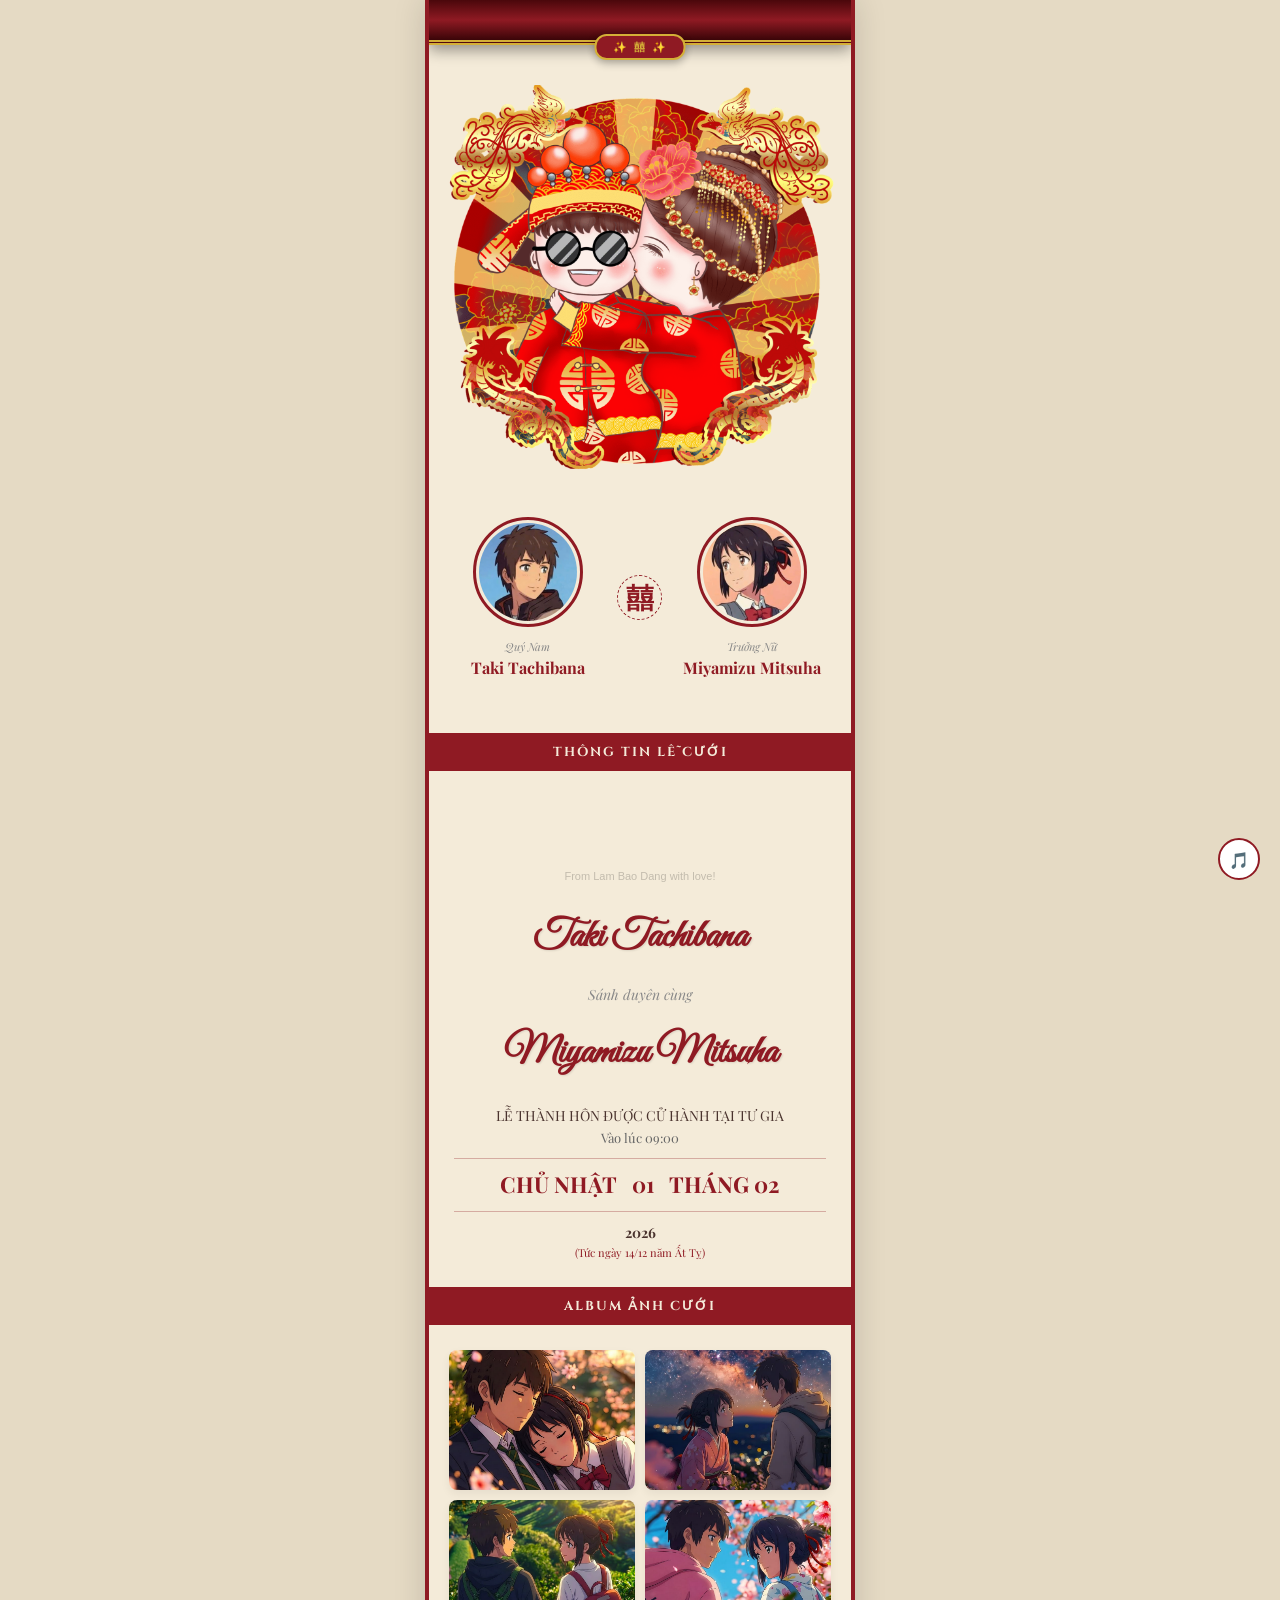
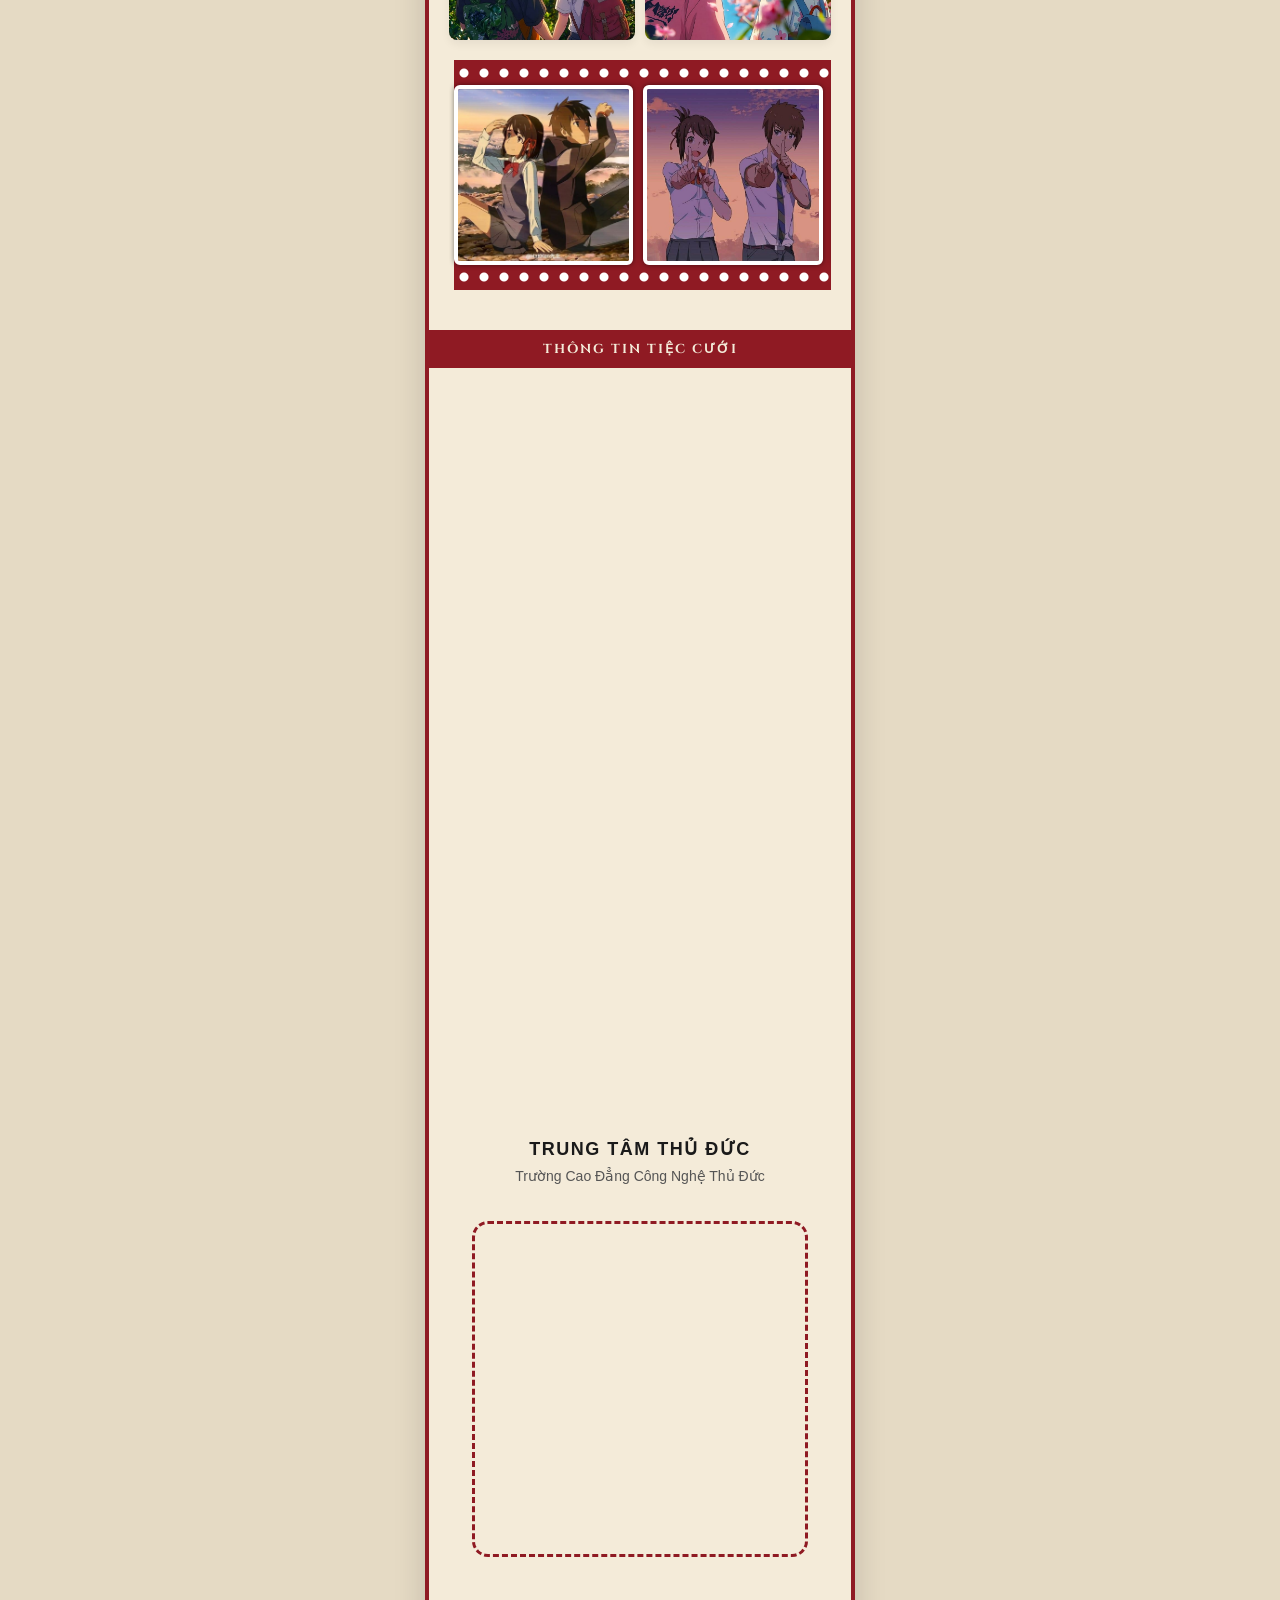
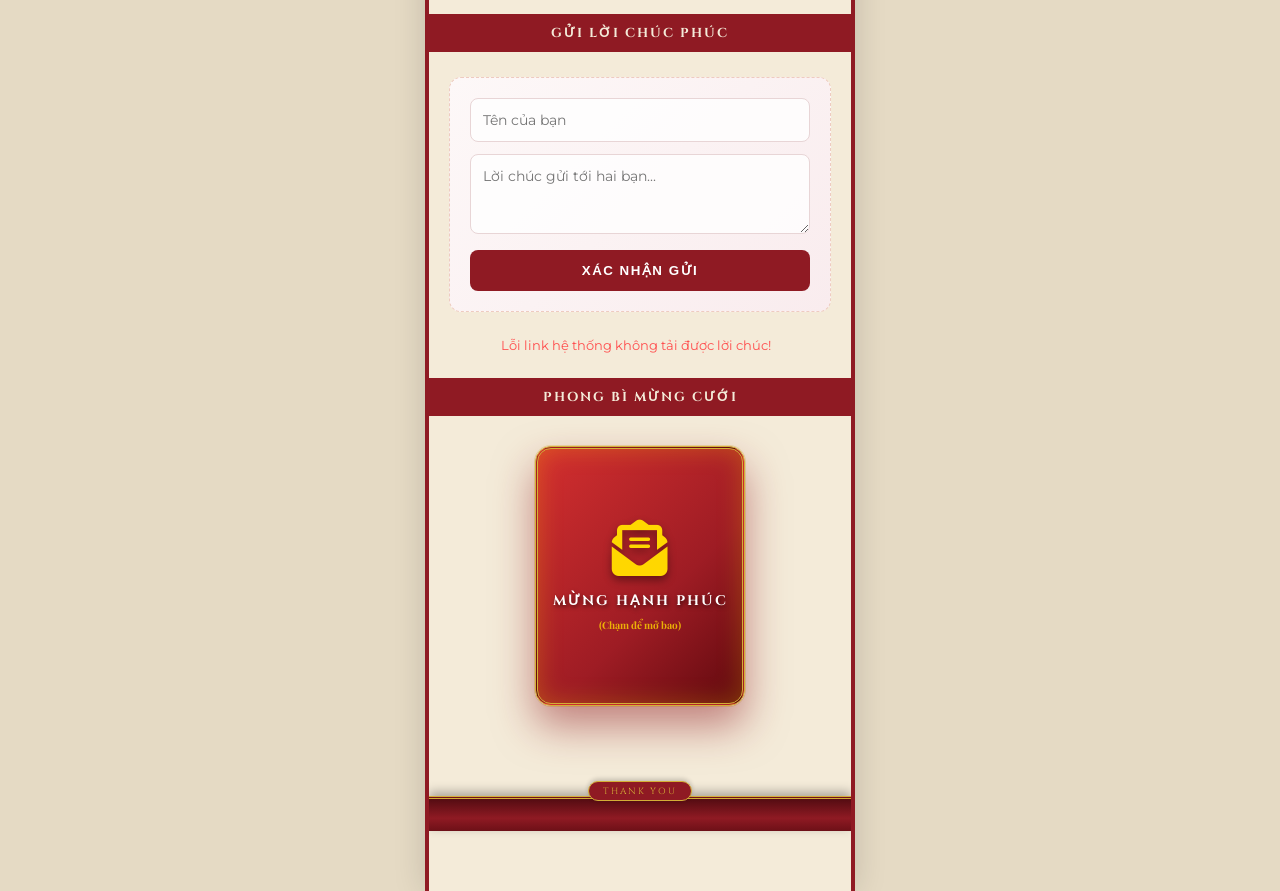
==== thiepmoi.html @ e2008d75 "V2" ====
<!DOCTYPE html>
<html lang="vi">

<head>
    <meta charset="UTF-8">
    <meta name="viewport" content="width=device-width, initial-scale=1.0">
    <title>Lời Mời Trân Trọng</title>
    <link
        href="https://fonts.googleapis.com/css2?family=Cinzel:wght@600;700&family=Playfair+Display:ital,wght@0,400;0,600;0,700;1,400&display=swap"
        rel="stylesheet">
    <link rel="stylesheet" href="https://cdnjs.cloudflare.com/ajax/libs/animate.css/4.1.1/animate.min.css" />
    <link rel="stylesheet" href="https://unpkg.com/aos@2.3.1/dist/aos.css" />
    <link rel="stylesheet" href="https://cdnjs.cloudflare.com/ajax/libs/font-awesome/6.4.0/css/all.min.css">
    <link rel="preconnect" href="https://fonts.googleapis.com">
    <link rel="preconnect" href="https://fonts.gstatic.com" crossorigin>
    <link
        href="https://fonts.googleapis.com/css2?family=Cinzel:wght@600;700&family=Cormorant+Garamond:ital,wght@1,500;1,600&family=Montserrat:wght@300;600&family=Playfair+Display:ital,wght@0,600;1,600&display=swap"
        rel="stylesheet">
    <link rel="stylesheet" href="public/css/effects.css">
    <link rel="stylesheet" href="public/css/banquyen.css">
    <!-- Nhúng các font chữ đám cưới uốn lượn bay bướm -->
    <link rel="preconnect" href="https://fonts.googleapis.com">
    <link rel="preconnect" href="https://fonts.gstatic.com" crossorigin>
    <link
        href="https://fonts.googleapis.com/css2?family=Alex+Brush&family=Great+Vibes&family=Monsieur+La+Doulaise&family=Pinyon+Script&display=swap"
        rel="stylesheet">

    <style>
        * {
            margin: 0;
            padding: 0;
            box-sizing: border-box;
        }

        body {
            background-color: #e5dac4;
            /* Màu nền sang trọng của tổng thể */
            font-family: 'Playfair Display', serif;
            color: #4a332e;
            display: flex;
            justify-content: center;
            overflow-x: hidden;
        }

        /* Khung trục thiết bị di động tối ưu viền đỏ chạy dọc hai bên thân máy */
        .mobile-container {
            width: 100%;
            max-width: 430px;
            background: #f4ebd9;
            /* Đúng màu giấy mỹ thuật kem nhạt trong ảnh */
            border-left: 4px solid #8f1a23;
            border-right: 4px solid #8f1a23;
            padding-bottom: 60px;
            box-shadow: 0 0 30px rgba(0, 0, 0, 0.15);
            position: relative;
            overflow: hidden;
        }

        /* NÂNG CẤP TÁO BẠO: Viền họa tiết hoàng gia dập nổi Đầu trang dày dặn hơn */
        .header-border {
            width: 100%;
            height: 45px;
            background:
                linear-gradient(to bottom, #4a070b, #8f1a23 50%, #3a0508 100%),
                radial-gradient(circle at 50% 120%, #d4af37 4px, transparent 5px);
            background-size: 100% 100%, 16px 45px;
            border-bottom: 5px double #d4af37;
            box-shadow: 0 5px 15px rgba(0, 0, 0, 0.4);
            position: relative;
            z-index: 10;
        }

        .header-border::after {
            content: '✨ 囍 ✨';
            position: absolute;
            bottom: -20px;
            left: 50%;
            transform: translateX(-50%);
            background: #8f1a23;
            color: #d4af37;
            font-size: 11px;
            padding: 3px 16px;
            border-radius: 12px;
            border: 2px solid #d4af37;
            font-weight: bold;
            letter-spacing: 2px;
            box-shadow: 0 3px 8px rgba(0, 0, 0, 0.3);
        }

        .footer-border {
            width: 100%;
            height: 35px;
            background:
                linear-gradient(to top, #6d1017, #8f1a23 40%, #540c12 100%);
            border-top: 3px double #d4af37;
            box-shadow: 0 -4px 10px rgba(0, 0, 0, 0.3);
            margin-top: 50px;
            position: relative;
            z-index: 10;
        }

        .footer-border::after {
            content: 'THANK YOU';
            position: absolute;
            top: -18px;
            left: 50%;
            transform: translateX(-50%);
            background: #8f1a23;
            color: #d4af37;
            font-family: 'Cinzel', serif;
            font-size: 9px;
            padding: 3px 14px;
            border-radius: 10px;
            border: 1px solid #d4af37;
            letter-spacing: 2px;
            box-shadow: 0 -2px 5px rgba(0, 0, 0, 0.2);
        }

        /* KHỐI NỘI DUNG ẢNH ĐẦU TRANG MỚI - CHUNG mỘT LAYER KHÔNG TÁCH BIỆT */
        .hero-images-group {
            width: 100%;
            padding: 40px 15px 10px 15px;
            display: flex;
            flex-direction: column;
            gap: 12px;
            position: relative;
        }

        /* Container xử lý hiệu ứng lật/đổi mượt mà cho ảnh trang trí */
        .decor-flip-container {
            position: relative;
            width: 100%;
            height: auto;
            min-height: 120px;
            display: flex;
            align-items: center;
            justify-content: center;
        }

        .top-decor-image,
        .top-decor-gif {
            width: 100%;
            height: auto;
            object-fit: contain;
            border-radius: 4px;
            transition: opacity 0.5s ease, transform 0.5s ease;
            cursor: pointer;
        }

        .top-decor-image {
            position: relative;
            z-index: 2;
            opacity: 1;
        }

        /* Hiệu ứng hover tinh tế tạo điểm nhấn cho ảnh trang trí */
        .top-decor-image:hover {
            transform: scale(1.03);
            filter: brightness(1.1);
        }

        .top-decor-gif {
            position: absolute;
            top: 0;
            left: 0;
            z-index: 1;
            opacity: 0;
            pointer-events: none;
        }

        /* Class kích hoạt chuyển trạng thái hiển thị đổi chỗ */
        .decor-flip-container.active .top-decor-image {
            opacity: 0;
            transform: scale(0.9) rotate(-2deg);
            pointer-events: none;
        }

        .decor-flip-container.active .top-decor-gif {
            position: absolute;
            opacity: 1;
            z-index: 3;
            pointer-events: auto;
            transform: scale(1.02);
        }

        .couple-main-image {
            width: 100%;
            height: 250px;
            object-fit: cover;
            border-radius: 8px;
            box-shadow: 0 6px 15px rgba(0, 0, 0, 0.1);
            cursor: pointer;
            transition: transform 0.3s ease;
        }

        .couple-main-image:hover {
            transform: scale(1.02);
        }

        /* Thanh tiêu đề khối đỏ đô chạy ngang thân trang cực đặc trưng trong hình mẫu */
        .bar-title {
            background-color: #8f1a23;
            color: #f4ebd9;
            font-family: 'Cinzel', serif;
            font-size: 13px;
            font-weight: 700;
            text-align: center;
            padding: 10px 0;
            letter-spacing: 2px;
            margin: 25px 0;
        }

        /* Khối Avatar tròn đôi của Cô dâu & Chú rể */
        .avatar-section {
            display: flex;
            justify-content: space-around;
            align-items: center;
            padding: 30px 15px;
            position: relative;
        }

        .avatar-block {
            text-align: center;
            width: 40%;
        }

        .circle-thumb {
            width: 110px;
            height: 110px;
            border-radius: 50%;
            object-fit: cover;
            border: 3px solid #8f1a23;
            padding: 3px;
            background: #f4ebd9;
        }

        .role-lbl {
            font-size: 11px;
            color: #888;
            margin-top: 8px;
            font-style: italic;
        }

        .name-highlight {
            font-size: 16px;
            font-weight: bold;
            color: #8f1a23;
            margin-top: 3px;
        }

        .center-hỷ {
            font-size: 28px;
            color: #8f1a23;
            font-weight: bold;
            border: 1px dashed #8f1a23;
            width: 45px;
            height: 45px;
            border-radius: 50%;
            display: flex;
            justify-content: center;
            align-items: center;
        }

        /* Nội dung chi tiết thông tin */
        .content-box {
            padding: 0 25px;
            text-align: center;
            line-height: 1.6;
        }

        .parents-grid {
            display: grid;
            grid-template-columns: 1fr 1fr;
            gap: 15px;
            font-size: 11px;
            color: #555;
            margin-bottom: 25px;
        }

        .announce-title {
            font-size: 12px;
            letter-spacing: 1px;
            color: #8f1a23;
            font-weight: 600;
            margin-bottom: 15px;
        }

        .main-names {
            font-size: 24px;
            color: #8f1a23;
            font-weight: 700;
            margin: 15px 0;
        }

        /* Khối lịch ngày tháng thời gian */
        .wedding-time-details {
            font-size: 14px;
            margin: 20px 0;
        }

        .big-date {
            font-size: 22px;
            font-weight: bold;
            color: #8f1a23;
            border-top: 1px solid rgba(143, 26, 35, 0.3);
            border-bottom: 1px solid rgba(143, 26, 35, 0.3);
            padding: 8px 0;
            margin: 10px 0;
            display: flex;
            justify-content: center;
            gap: 15px;
        }

        /* Album ảnh dạng Lưới kết hợp Slider cuộn vô hạn vô cùng tiện lợi */
        .album-wrapper {
            padding: 0 20px;
            position: relative;
        }

        .photo-grid-album {
            display: grid;
            grid-template-columns: 1fr 1fr;
            gap: 10px;
            margin-bottom: 15px;
        }

        .photo-grid-album img {
            width: 100%;
            height: 140px;
            object-fit: cover;
            border-radius: 8px;
            box-shadow: 0 4px 10px rgba(0, 0, 0, 0.06);
            cursor: pointer;
            transition: transform 0.3s;
        }

        .photo-grid-album img:hover {
            transform: scale(1.03);
        }

        .more-photos-slider {
            display: flex;
            gap: 10px;
            overflow-x: auto;
            padding: 5px 5px 15px 5px;
            scroll-behavior: smooth;
            scrollbar-width: none;
        }

        .more-photos-slider::-webkit-scrollbar {
            display: none;
        }

        .more-photos-slider img {
            width: 100px;
            height: 100px;
            object-fit: cover;
            border-radius: 6px;
            flex-shrink: 0;
            box-shadow: 0 2px 6px rgba(0, 0, 0, 0.1);
            cursor: pointer;
        }

        .slider-hint {
            font-size: 11px;
            color: #8f1a23;
            text-align: right;
            margin-top: -10px;
            margin-bottom: 15px;
            font-style: italic;
        }

        /* Lịch biểu tháng mini dưới cùng có trái tim đánh dấu */
        .mini-calendar {
            background: #fffdf9;
            border: 1px solid #dcd1ba;
            padding: 15px;
            border-radius: 8px;
            max-width: 260px;
            margin: 20px auto;
            font-size: 12px;
        }

        .cal-row {
            display: grid;
            grid-template-columns: repeat(7, 1fr);
            text-align: center;
            margin-bottom: 5px;
        }

        .cal-day {
            padding: 4px 0;
            position: relative;
        }

        .heart-marked {
            background: #8f1a23;
            color: white;
            border-radius: 50%;
            font-weight: bold;
        }

        /* Khung bản đồ, lưu bút & phong bì */
        .section-padding {
            padding: 0 20px;
            text-align: center;
        }

        .input-style {
            width: 100%;
            padding: 10px;
            margin-bottom: 10px;
            border: 1px solid #dcd1ba;
            border-radius: 4px;
            background: #fffdf9;
        }

        .btn-submit {
            background: #8f1a23;
            color: white;
            border: none;
            padding: 10px 30px;
            border-radius: 20px;
            font-weight: 600;
            cursor: pointer;
        }

        /* THIẾT KẾ PHONG BAO MỪNG CƯỚI 3D CAO CẤP MỚI TỪ DESIGNER */
        .lucky-envelope-container {
            position: relative;
            perspective: 1200px;
            margin: 30px auto;
            width: 100%;
            max-width: 340px;
            min-height: 270px;
        }

        .lucky-envelope {
            width: 210px;
            height: 260px;
            background: linear-gradient(135deg, #d32f2f 0%, #9e1c24 60%, #5f090e 100%);
            border-radius: 16px;
            box-shadow:
                0 20px 40px rgba(143, 26, 35, 0.5),
                inset 0 0 25px rgba(255, 215, 0, 0.25),
                0 0 0 1px rgba(212, 175, 55, 0.3);
            display: flex;
            flex-direction: column;
            justify-content: center;
            align-items: center;
            color: #f4ebd9;
            border: 3px double #d4af37;
            position: absolute;
            left: 50%;
            top: 0;
            transform: translateX(-50%);
            z-index: 5;
            transition: all 0.5s cubic-bezier(0.25, 1, 0.5, 1);
            transform-origin: bottom center;
            animation: heavyShake 3s infinite ease-in-out;
            cursor: pointer;
        }

        /* Tắt lắc và thu nhỏ mượt mà khi rà chuột */
        .lucky-envelope:hover {
            animation: none;
            transform: translateX(-50%) scale(1.05) rotate(0deg);
            box-shadow:
                0 25px 50px rgba(143, 26, 35, 0.7),
                0 0 20px rgba(212, 175, 55, 0.6);
            border-color: #fffdf9;
            filter: brightness(1.15);
        }

        @keyframes heavyShake {
            0% {
                transform: translateX(-50%) rotate(0deg);
            }

            10% {
                transform: translateX(-50%) rotate(-6deg);
            }

            20% {
                transform: translateX(-50%) rotate(5deg);
            }

            30% {
                transform: translateX(-50%) rotate(-5deg);
            }

            40% {
                transform: translateX(-50%) rotate(4deg);
            }

            50% {
                transform: translateX(-50%) rotate(0deg);
            }

            100% {
                transform: translateX(-50%) rotate(0deg);
            }
        }

        .lucky-envelope i {
            font-size: 56px;
            color: #ffd700;
            margin-bottom: 15px;
            text-shadow: 0 4px 8px rgba(0, 0, 0, 0.4);
            transition: transform 0.3s ease;
        }

        .lucky-envelope:hover i {
            transform: scale(1.15) translateY(-5px);
        }

        .lucky-envelope p {
            font-family: 'Cinzel', serif;
            font-size: 14px;
            letter-spacing: 2px;
            font-weight: bold;
            color: #ffffff;
            text-shadow: 1px 2px 4px rgba(0, 0, 0, 0.6);
        }

        /* HIỆU ỨNG MỚI: Biến mất tinh tế tại tâm, không lộn vòng 3D nặng nề */
        .lucky-envelope.opened {
            transform: translateX(-50%) scale(0.6);
            opacity: 0;
            pointer-events: none;
        }

        /* KHỐI CỬA SỔ MÃ QR ĐÔI (Cố định vị trí Absolute bằng left 50% để không làm sụp layout) */
        .qr-box {
            background: #fffdf9;
            border: 2px dashed #8f1a23;
            padding: 15px 10px;
            border-radius: 12px;
            width: 100%;
            box-sizing: border-box;
            opacity: 0;
            transform: translateX(-50%) scale(0.85);
            pointer-events: none;
            position: absolute;
            top: 0;
            left: 50%;
            /* Ghép chặt gốc tọa độ vào giữa */
            z-index: 2;
            box-shadow: 0 15px 35px rgba(0, 0, 0, 0.15);
            transition: all 0.5s cubic-bezier(0.34, 1.56, 0.64, 1);
            /* Hiệu ứng hiện ra nảy nhẹ sang trọng */
        }

        /* KHÔNG DÙNG POSITION RELATIVE Ở ĐÂY NỮA */
        .qr-box.show {
            opacity: 1;
            transform: translateX(-50%) scale(1);
            pointer-events: auto;
        }

        .qr-double-layout {
            display: grid;
            grid-template-columns: 1fr 1fr;
            gap: 12px;
            margin-top: 10px;
        }

        .qr-card {
            background: #fdfaf2;
            border: 1px solid #e5dac4;
            border-radius: 8px;
            padding: 8px;
            text-align: center;
        }

        .qr-title-sub {
            font-size: 11px;
            font-weight: bold;
            color: #8f1a23;
            margin-bottom: 5px;
            letter-spacing: 0.5px;
        }

        .qr-image-placeholder {
            width: 100%;
            aspect-ratio: 1;
            background: #eee;
            margin: 5px auto;
            display: flex;
            align-items: center;
            justify-content: center;
            border: 1px solid #ddd;
            font-size: 11px;
            color: #666;
            border-radius: 4px;
        }

        .qr-details {
            font-size: 9px;
            color: #4a332e;
            line-height: 1.3;
            margin-top: 4px;
            word-break: break-all;
        }

        /* Đồng xu rơi tự do (Đổi thành FIXED để hạt xu bay độc lập, hoàn toàn không chạm vào body) */
        .coin-particle {
            position: fixed;
            width: 22px;
            height: 22px;
            background: radial-gradient(circle, #ffe066 20%, #f5b041 100%);
            border-radius: 50%;
            border: 2px solid #d4af37;
            pointer-events: none;
            z-index: 9999;
            box-shadow: 0 4px 6px rgba(0, 0, 0, 0.25);
        }

        /* Đĩa nhạc xoay tròn */
        #music-btn {
            position: fixed;
            bottom: 20px;
            right: 20px;
            background: #fff;
            border: 2px solid #8f1a23;
            width: 42px;
            height: 42px;
            border-radius: 50%;
            display: flex;
            justify-content: center;
            align-items: center;
            z-index: 9999;
            cursor: pointer;
        }

        .spin {
            animation: rotation 4s linear infinite;
        }

        @keyframes rotation {
            100% {
                transform: rotate(360deg);
            }
        }

        /* Modal xem ảnh phóng to (Lightbox) */
        /* ==========================================
   LIGHTBOX MODAL - THE ROYAL VINTAGE UPGRADE (V2 - 10/10 MASTERPIECE)
   ========================================== */
        .lightbox-modal {
            position: fixed;
            top: 0;
            left: 0;
            width: 100%;
            height: 100%;

            /* Nền Burgundy sâu thẳm mang không khí cung điện */
            background: radial-gradient(circle, rgba(54, 2, 10, 0.97) 0%, rgba(15, 0, 4, 0.99) 100%);
            backdrop-filter: blur(10px) saturate(110%);
            -webkit-backdrop-filter: blur(10px) saturate(110%);

            z-index: 10000;
            display: none;
            justify-content: center;
            align-items: center;
            animation: luxuryFadeIn 0.7s cubic-bezier(0.25, 1, 0.5, 1) forwards;
        }

        /* ==========================================
   IMAGE - NÂNG CẤP: KHUNG TRANH HOÀNG GIA ĐAN XEN VÀNG VÀ GỖ
   ========================================== */
        .lightbox-modal img {
            max-width: 75%;
            /* Thu nhỏ thêm 5% để phô diễn trọn vẹn sự đồ sộ của khung triển lãm */
            max-height: 75%;
            border-radius: 0;

            /* TẠO VÂN GỖ SỒI CỔ ĐIỂN (Giữ nguyên kỹ thuật gradients đỉnh cao) */
            background-color: #5c3c23;
            background-image:
                repeating-linear-gradient(to right,
                    rgba(0, 0, 0, 0.15),
                    rgba(0, 0, 0, 0.15) 1px,
                    transparent 1px,
                    transparent 10px),
                repeating-linear-gradient(15deg,
                    #6f4e37 0px,
                    #6f4e37 2px,
                    #5c3c23 2px,
                    #5c3c23 4px,
                    rgba(0, 0, 0, 0.15) 4px,
                    rgba(0, 0, 0, 0.15) 5px);
            background-blend-mode: overlay;

            /* KỸ THUẬT ĐAN XEN VIỀN VÀNG TRONG VÀ NGOÀI KHUNG GỖ */
            padding: 24px;
            /* Phần khoảng trống lộ vân gỗ sồi */

            /* LỚP VÀNG 1 (Trong cùng sát ảnh): Chỉ vàng Antique Gold chạm khắc */
            border: 4px double #d4af37;

            /* LỚP GỖ CHÍNH (Nằm ngoài lớp vàng 1): Độ dày tạo bằng outline */
            outline: 18px solid #4a301c;

            /* Khoảng cách tạo đường rãnh khuếch tán ánh sáng */
            outline-offset: 6px;

            /* LỚP VÀNG 2 VÀ ĐỔ BÓNG ĐA TẦNG (Tích hợp trong box-shadow):
       Sử dụng nhiều tầng shadow đan xen giữa bóng tối và ánh sáng kim loại để giả lập 
       các đường gờ nổi dát vàng chạy dọc khung tranh (Beveled Gold Fillet). */
            box-shadow:
                /* Viền vàng 2 chạy bọc ngoài cùng khung gỗ */
                0 0 0 8px #b38b6d,
                0 0 0 9px #4a301c,
                /* Đổ bóng sâu tạo độ nặng khối đổ lên nền Burgundy */
                0 15px 50px rgba(0, 0, 0, 0.95),
                0 40px 90px rgba(0, 0, 0, 0.85),
                /* Bóng sập góc trong (Inset) tạo độ sâu hắt từ khung gỗ vào ảnh */
                inset 0 0 20px rgba(0, 0, 0, 0.6);

            /* Hiệu ứng chuyển động điện ảnh */
            transform: scale(0.95) translateY(15px);
            opacity: 0;
            animation: cinematicZoom 0.9s cubic-bezier(0.34, 1.56, 0.64, 1) 0.15s forwards;

            image-rendering: -webkit-optimize-contrast;
            backface-visibility: hidden;
            transition: all 0.6s cubic-bezier(0.25, 1, 0.5, 1);
        }

        /* Hiệu ứng Hover: Khung tranh tương tác nhẹ với ánh sáng phòng tranh */
        .lightbox-modal img:hover {
            transform: scale(1.005) translateY(0);
            box-shadow:
                0 0 0 8px #d4af37,
                /* Ánh vàng sáng lên khi có góc nhìn trực diện */
                0 0 0 9px #5c3c23,
                0 20px 60px rgba(0, 0, 0, 0.98),
                0 50px 110px rgba(0, 0, 0, 0.9),
                inset 0 0 25px rgba(0, 0, 0, 0.7);
        }

        /* ==========================================
   LIGHTBOX MODAL - THE ROYAL VINTAGE (ROSE GOLD & GLOSSY EDITION)
   ========================================== */
        .lightbox-modal {
            position: fixed;
            top: 0;
            left: 0;
            width: 100%;
            height: 100%;

            /* NỀN HỒNG HOÀNG GIA: Tông Hồng Khói (Dusty Rose) chuyển sắc sâu về rìa tối */
            background: radial-gradient(circle, rgba(114, 59, 73, 0.96) 0%, rgba(36, 14, 21, 0.99) 100%);
            backdrop-filter: blur(12px) saturate(110%);
            -webkit-backdrop-filter: blur(12px) saturate(110%);

            z-index: 10000;
            display: none;
            justify-content: center;
            align-items: center;
            animation: luxuryFadeIn 0.7s cubic-bezier(0.25, 1, 0.5, 1) forwards;
        }

        /* ==========================================
   IMAGE - KHUNG GỖ ĐAN XEN CHỈ VÀNG + HIỆU ỨNG ÁNH SÁNG LƯỚT KÍNH
   ========================================== */
        .lightbox-modal img {
            max-width: 75%;
            max-height: 75%;
            border-radius: 4px;
            /* Bo góc nhẹ tạo sự mềm mại ảnh cưới */

            /* KỸ THUẬT PHỐI HỢP VÂN GỖ CỔ ĐIỂN (Giữ nguyên form đẹp nhất) */
            background-color: #5c3c23;

            /* NÂNG CẤP ĐỘT PHÁ: Tích hợp dải sáng phản chiếu (Glossy Flash) chạy xéo 45 độ 
       ngay trên bề mặt thông qua background-image đa lớp kết hợp mix-blend-mode */
            background-image:
                linear-gradient(135deg, transparent 30%, rgba(255, 255, 255, 0.25) 45%, rgba(255, 255, 255, 0.6) 50%, rgba(255, 255, 255, 0.25) 55%, transparent 70%),
                repeating-linear-gradient(to right, rgba(0, 0, 0, 0.15), rgba(0, 0, 0, 0.15) 1px, transparent 1px, transparent 10px),
                repeating-linear-gradient(15deg, #6f4e37 0px, #6f4e37 2px, #5c3c23 2px, #5c3c23 4px, rgba(0, 0, 0, 0.15) 4px, rgba(0, 0, 0, 0.15) 5px);

            /* Kích thước dải sáng được kéo giãn ra ngoài phạm vi hiển thị ban đầu để chạy hiệu ứng */
            background-size: 300% 100%, auto, auto;
            background-position: 150% 0, 0 0, 0 0;
            background-repeat: no-repeat, repeat, repeat;
            background-blend-mode: overlay, overlay, normal;

            /* CẤU TRÚC VIỀN ĐAN XEN VÀNG VÀ GỖ ĐỒ SỘ */
            padding: 24px;

            /* Lớp chỉ vàng trong cùng sát ảnh */
            border: 4px double #d4af37;

            /* Khung gỗ dày tạo bằng outline bọc ngoài lớp viền vàng */
            outline: 18px solid #4a301c;
            outline-offset: 6px;

            /* Lớp chỉ vàng thứ hai và hiệu ứng gờ nổi đa tầng bọc ngoài rìa khung gỗ */
            box-shadow:
                0 0 0 8px #b38b6d,
                0 0 0 9px #4a301c,
                /* Đổ bóng sâu tạo độ nổi khối nghệ thuật tuyệt đối */
                0 15px 50px rgba(0, 0, 0, 0.95),
                0 40px 90px rgba(0, 0, 0, 0.85),
                /* Bóng sập góc trong (Inset) */
                inset 0 0 20px rgba(0, 0, 0, 0.6);

            /* Hiệu ứng xuất hiện điện ảnh */
            transform: scale(0.95) translateY(15px);
            opacity: 0;

            /* Kích hoạt đồng thời hiệu ứng zoom xuất hiện VÀ hiệu ứng lướt sáng liên tục */
            animation:
                cinematicZoom 0.9s cubic-bezier(0.34, 1.56, 0.64, 1) 0.15s forwards,
                glossyShine 6s ease-in-out infinite;
            /* Cứ 6 giây ánh sáng quét qua mặt gương một lần */

            image-rendering: -webkit-optimize-contrast;
            backface-visibility: hidden;
            transition: transform 0.6s cubic-bezier(0.25, 1, 0.5, 1), box-shadow 0.6s ease;
        }

        /* Hiệu ứng Rê chuột: Ánh vàng gold rực lên tinh tế + Đẩy dải sáng quét nhanh qua */
        .lightbox-modal img:hover {
            transform: scale(1.005) translateY(0);
            background-position: -50% 0, 0 0, 0 0;
            /* Khi hover, dải sáng tự động lướt qua mặt ảnh */
            transition: transform 0.6s cubic-bezier(0.25, 1, 0.5, 1), background-position 0.9s ease-in-out;
            box-shadow:
                0 0 0 8px #e5a9b4,
                /* Viền vàng ngả sang sắc hồng Rose Gold lãng mạn */
                0 0 0 9px #5c3c23,
                0 20px 60px rgba(0, 0, 0, 0.98),
                0 50px 110px rgba(0, 0, 0, 0.9),
                inset 0 0 25px rgba(0, 0, 0, 0.7);
        }

        /* ==========================================
   CLOSE BUTTON - HUY HIỆU ẤN TÍN TÔNG HỒNG QUÝ TỘC
   ========================================== */
        .lightbox-close {
            position: absolute;
            top: 40px;
            right: 40px;
            width: 50px;
            height: 50px;
            display: flex;
            justify-content: center;
            align-items: center;

            /* Nền huy hiệu chuyển từ hồng sậm sang đồng cổ */
            background: radial-gradient(circle, #723b49 0%, #2b1a0e 100%);
            border: 2px solid #b38b6d;
            box-shadow:
                0 4px 15px rgba(0, 0, 0, 0.5),
                inset 0 0 10px rgba(0, 0, 0, 0.8);

            color: #e5a9b4;
            /* Chữ màu hồng vàng pastel quý tộc */
            font-size: 20px;
            font-family: 'Cinzel', 'Times New Roman', serif;
            font-weight: 300;
            cursor: pointer;
            border-radius: 50%;
            transition: all 0.5s cubic-bezier(0.25, 1, 0.5, 1);
        }

        /* Hover nút đóng: Xoay ngược và phát sáng một dải màu Rose Gold rực rỡ */
        .lightbox-close:hover {
            color: #ffffff;
            background: radial-gradient(circle, #b15b72 0%, #461421 100%);
            border-color: #e5a9b4;
            transform: rotate(180deg) scale(1.15);
            box-shadow:
                0 0 25px rgba(229, 169, 180, 0.5),
                /* Hào quang Rose Gold */
                inset 0 0 8px rgba(255, 255, 255, 0.3);
        }

        .lightbox-close::after {
            content: '';
            position: absolute;
            width: 70px;
            height: 70px;
            border-radius: 50%;
        }

        /* ==========================================
   ANIMATIONS KEYFRAMES
   ========================================== */
        @keyframes luxuryFadeIn {
            from {
                opacity: 0;
            }

            to {
                opacity: 1;
            }
        }

        @keyframes cinematicZoom {
            from {
                opacity: 0;
                transform: scale(0.92) translateY(30px);
            }

            to {
                opacity: 1;
                transform: scale(1) translateY(0);
            }
        }

        /* Animation tạo hiệu ứng ánh sáng quét xéo tuần hoàn qua mặt kính */
        @keyframes glossyShine {
            0% {
                background-position: 150% 0, 0 0, 0 0;
            }

            20% {
                background-position: -50% 0, 0 0, 0 0;
                /* Quét qua nhanh trong 20% thời gian đầu */
            }

            100% {
                background-position: -50% 0, 0 0, 0 0;
                /* Nghỉ ngơi ở trạng thái đã quét xong cho đến hết chu kỳ */
            }
        }

        /* TỐI ƯU DI ĐỘNG */
        @media (max-width: 768px) {
            .lightbox-modal {
                backdrop-filter: blur(6px);
                background: radial-gradient(circle, rgba(114, 59, 73, 0.99) 0%, rgba(36, 14, 21, 1) 100%);
            }

            .lightbox-modal img {
                max-width: 90%;
                max-height: 68%;
                padding: 12px;
                border: 2px double #d4af37;
                outline: 8px solid #4a301c;
                outline-offset: 3px;
                box-shadow:
                    0 0 0 4px #b38b6d,
                    0 10px 30px rgba(0, 0, 0, 0.9);
                /* Trên mobile giảm tần suất lướt sáng để mượt máy */
                animation:
                    cinematicZoom 0.9s cubic-bezier(0.34, 1.56, 0.64, 1) 0.15s forwards,
                    glossyShine 8s ease-in-out infinite;
            }

            .lightbox-close {
                top: 25px;
                right: 25px;
                width: 42px;
                height: 42px;
                font-size: 16px;
            }
        }

        /* Container bên ngoài - tạo khoảng cách và nền tối nếu muốn */
        .more-photos-slider {
            /* overflow: hidden; */
            width: 100%;
            /* display: flex;
            background-color: #111; */
            /* Nền đen sâu để làm nổi bật cuộn băng */
        }

        /* Thanh trượt - Biến thành cuộn băng phim */
        .slider-track {
            display: flex;
            gap: 10px;
            /* Khoảng cách nhỏ giữa các khung hình phim */
            padding: 25px 0;
            /* Khoảng trống trên/dưới để làm viền băng */
            position: relative;
            background-color: #8f1a23;
            /* Thân cuộn băng màu đen */

            /* TỰ ĐỘNG VẼ CÁC LỖ ĐỤC CỦA CUỘN BĂNG PHIM */
            /* Viền trên */
            background-image:
                radial-gradient(circle, #ffffff 4px, transparent 5px),
                /* Viền dưới */
                radial-gradient(circle, #ffffff 4px, transparent 5px);
            background-size: 20px 10px;
            /* Khoảng cách giữa các lỗ đục */
            background-position: 0 8px, 0 calc(100% - 8px);
            /* Vị trí lỗ trên và dưới */
            background-repeat: repeat-x;

            /* Thiết lập chuyển động */
            animation: scrollRight 25s linear infinite;
            /* 25s trôi chậm rãi nghệ thuật */
        }

        /* Các bức ảnh đóng vai trò là từng khung hình (Frames) */
        .slider-track img {
            height: 180px;
            /* Chiều cao khung hình */
            width: auto;
            object-fit: cover;
            flex-shrink: 0;
            cursor: pointer;
            border: 4px solid #ffffff;
            /* Viền đen mỏng bao quanh mỗi ảnh */
            box-shadow: 0 0 5px rgba(0, 0, 0, 0.5);
            transition: transform 0.3s ease;
        }

        /* Hiệu ứng khi rê chuột vào ảnh */
        .slider-track img:hover {
            transform: scale(1.03);
            /* Phóng nhẹ ảnh lên tạo điểm nhấn */
            z-index: 10;
        }

        /* Animation chạy vô hạn từ trái qua phải */
        @keyframes scrollRight {
            0% {
                transform: translateX(-50%);
            }

            100% {
                transform: translateX(0);
            }
        }

        .slider-container {
            overflow: hidden;
            width: 100%;
        }

        .slider-track {
            display: flex;
            width: max-content;
            /* Đảm bảo track tự giãn theo số lượng ảnh */

            /* Gọi animation: chạy trong 20 giây, linear (đều nhau), vô hạn */
            animation: scrollInfinite 20s linear infinite;

            /* Ép mobile dùng GPU để khử giật lag */
            will-change: transform;
            transform: translateZ(0);
        }

        /* Khi chạm tay vào (trên mobile) hoặc di chuột vào (desktop), slide sẽ dừng lại để dễ bấm chọn ảnh */
        /* .slider-track:hover,
        .slider-track:active {
            animation-play-state: paused;
        } */

        /* Thuật toán dịch chuyển đúng 50% (vì ta đã nhân bản x2 ở JS) */
        @keyframes scrollInfinite {
            0% {
                transform: translate3d(0, 0, 0);
            }

            100% {
                transform: translate3d(-50%, 0, 0);
                /* Chạy hết 1 nửa danh sách là reset về 0% không vết nối */
            }
        }

        /* Tạm dừng trôi khi người dùng di chuột vào để xem ảnh kỹ hơn */
        /* .more-photos-slider:hover .slider-track {
            animation-play-state: paused;
        } */
    </style>
</head>

<body>

    <div class="lightbox-modal" id="lightbox" onclick="this.style.display='none'">
        <span class="lightbox-close">&times;</span>
        <img id="lightbox-img" src="" alt="Zoomed view">
    </div>

    <audio id="weddingPlayer" loop>
        <source src="public/Music/nhacnen.mp3" type="audio/mp3">
    </audio>
    <div id="music-btn" class="spin" onclick="controlAudio()">🎵</div>

    <!-- Sửa lắng nghe sự kiện click tại khoảng trống container để đảo trạng thái cuộn tự động -->
    <div class="mobile-container" id="mainContainer" onclick="toggleAutoScrollEngine(event)">

        <div class="header-border"></div>

        <!-- THAY ĐỔI: Khối chứa ảnh đầu trang xếp đè nhau trong cùng một luồng hiển thị -->
        <div class="hero-images-group" data-aos="fade-down">
            <!-- Nâng cấp cụm ảnh trang trí lật mở thay thế GIF ngẫu nhiên khi tương tác -->
            <div class="decor-flip-container" id="decorFlipWrapper" onclick="triggerDecorMiniGame(event)">
                <!-- Ảnh trang trí nằm phía trên ảnh cưới chính -->
                <img src="public/img/anhdautrang.png" class="top-decor-image" alt="Wedding Element Motif">
                <!-- GIF động sẽ thay đổi nguồn ngẫu nhiên bằng JS -->
                <img src="" class="top-decor-gif" id="topDecorGif" alt="Wedding Animation Motif">
            </div>

            <!-- Ảnh cưới chính của cô dâu chú rể -->
            <!-- <img src="https://picsum.photos/600/400?random=100" class="couple-main-image" alt="Wedding Banner" onclick="openLightbox(this.src)"> -->
        </div>

        <div class="avatar-section">
            <div class="avatar-block" data-aos="fade-right" data-aos-duration="1000">
                <img src="public/img/Ảnh Cưới/a1.jpg" class="circle-thumb" alt="Groom" onclick="openLightbox(this.src)"
                    id="avatarmain">
                <p class="role-lbl">Quý Nam</p>
                <p class="name-highlight">Taki Tachibana</p>
            </div>

            <div class="center-hỷ animate__animated animate__pulse animate__infinite">囍</div>

            <div class="avatar-block" data-aos="fade-left" data-aos-duration="1000">
                <img src="public/img/Ảnh Cưới/a2.jpg" class="circle-thumb" alt="Bride" onclick="openLightbox(this.src)"
                    id="avatarmain">
                <p class="role-lbl">Trưởng Nữ</p>
                <p class="name-highlight">Miyamizu Mitsuha</p>
            </div>
        </div>

        <div class="bar-title" data-aos="zoom-in">THÔNG TIN LỄ CƯỚI</div>

        <div class="content-box">
            <div class="parents-grid" data-aos="fade-up" data-aos-delay="100">
                <div>
                    <p><b>Ông:</b> Nguyễn Văn A</p>
                    <p><b>Bà:</b> Lê Thị B</p>
                    <p style="font-size:9px; color:#888;">Quận 1, TP. Hồ Chí Minh</p>
                </div>
                <div>
                    <p><b>Ông:</b> Trần Đức C</p>
                    <p><b>Bà:</b> Nguyễn Bích D</p>
                    <p style="font-size:9px; color:#888;">Quận 3, TP. Hồ Chí Minh</p>
                </div>
            </div>

            <p class="announce-title" data-aos="fade-right">TRÂN TRỌNG BÁO TIN LỄ THÀNH HÔN</p>
            <h3 class="main-names" data-aos="zoom-in-right" data-aos-delay="200" id="font-wedding-vibes">Taki Tachibana
            </h3>
            <p style="font-size: 14px; color: #888; font-style: italic;" data-aos="fade-in">Sánh duyên cùng</p>
            <h3 class="main-names" data-aos="zoom-in-left" data-aos-delay="200" id="font-wedding-vibes">Miyamizu Mitsuha
            </h3>

            <div class="wedding-time-details" data-aos="fade-up" data-aos-delay="300">
                <p>LỄ THÀNH HÔN ĐƯỢC CỬ HÀNH TẠI TƯ GIA</p>
                <p style="font-size: 13px; color:#666;">Vào lúc 09:00</p>
                <div class="big-date">
                    <span>CHỦ NHẬT</span>
                    <span>01</span>
                    <span>THÁNG 02</span>
                </div>
                <p><b>2026</b></p>
                <p style="font-size: 11px; color:#8f1a23;">(Tức ngày 14/12 năm Ất Tỵ)</p>
            </div>
        </div>

        <div class="bar-title" data-aos="zoom-in">ALBUM ẢNH CƯỚI</div>

        <div class="album-wrapper">
            <div class="photo-grid-album" data-aos="fade-up">
                <img src="public/img/Ảnh Cưới/a3.jpg" alt="img1" onclick="openLightbox(this.src)">
                <img src="public/img/Ảnh Cưới/a4.jpg" alt="img2" onclick="openLightbox(this.src)">
                <img src="public/img/Ảnh Cưới/a5.jpg" alt="img3" onclick="openLightbox(this.src)">
                <img src="public/img/Ảnh Cưới/a6.jpg" alt="img4" onclick="openLightbox(this.src)">
            </div>


            <div class="more-photos-slider" data-aos="fade-up">
                <div class="slider-track">
                    <img src="public/img/Ảnh Cưới/a7.jpg" alt="img5" onclick="openLightbox(this.src)">
                    <img src="public/img/Ảnh Cưới/a8.jpg" alt="img6" onclick="openLightbox(this.src)">
                    <img src="public/img/Ảnh Cưới/a9.jpg" alt="img7" onclick="openLightbox(this.src)">
                    <img src="public/img/Ảnh Cưới/b1.jpg" alt="img8" onclick="openLightbox(this.src)">
                    <img src="public/img/Ảnh Cưới/b2.jpg" alt="img9" onclick="openLightbox(this.src)">
                    <img src="public/img/Ảnh Cưới/b3.jpg" alt="img9" onclick="openLightbox(this.src)">
                </div>
            </div>
        </div>
        <script>
            document.addEventListener("DOMContentLoaded", function () {
                const track = document.querySelector('.slider-track');
                if (track) {
                    // Chỉ nhân bản 1 lần duy nhất để tạo hiệu ứng nối đuôi
                    track.innerHTML += track.innerHTML;
                }
            });
        </script>

        <div class="bar-title" data-aos="zoom-in">THÔNG TIN TIỆC CƯỚI</div>
        <style>
            .custom-timeline-container {
                background: linear-gradient(135deg, #fdf8f8 0%, #f9ecee 100%);
                border-radius: 12px;
                padding: 22px 16px;
                border: 1px dashed #eecbc0;
                margin-top: 15px;
                /* Tạo khoảng cách vừa đủ với lịch tháng */
            }

            .timeline-card {
                display: grid;
                grid-template-columns: 60px 1fr;
                align-items: center;
                margin-bottom: 12px;
                padding: 12px 14px;
                border-radius: 8px;
                background: rgba(255, 255, 255, 0.4);
                transition: background-color 0.4s ease, box-shadow 0.4s ease;
                cursor: pointer;
            }

            .timeline-time-zone {
                font-weight: 700;
                color: #666;
                font-size: 15px;
                text-align: right;
                padding-right: 15px;
                transition: color 0.4s ease;
            }

            .timeline-content-zone {
                padding-left: 15px;
                border-left: 1.5px solid #e8d5d6;
                transition: border-color 0.4s ease;
            }

            .timeline-title {
                font-weight: 600;
                color: #333;
                font-size: 14px;
                margin-bottom: 3px;
                transition: color 0.4s ease;
            }

            .timeline-desc {
                color: #666;
                font-size: 12px;
                line-height: 1.4;
            }

            /* HOVER EFFECTS */
            .timeline-card:hover {
                background: #ffffff;
                box-shadow: 0 6px 20px rgba(143, 26, 35, 0.04);
            }

            .timeline-card:hover .timeline-time-zone {
                color: #8f1a23;
            }

            .timeline-card:hover .timeline-content-zone {
                border-left-color: #8f1a23;
            }

            .timeline-card:hover .timeline-title {
                color: #8f1a23;
            }
        </style>

        <div class="content-box" data-aos="flip-up"
            style="border: 1px solid #f3e6e7; padding: 25px 20px 0px 20px; border-radius: 16px; max-width: 450px; margin: 0 auto; font-family: 'Montserrat', sans-serif; background: transparent; box-shadow: none;">

            <p style="text-align: center; font-size: 15px; color: #4a4a4a; margin-top: 0; margin-bottom: 20px;">
                TIỆC CƯỚI SẼ DIỄN RA VÀO LÚC <b style="color: #8f1a23; font-size: 18px;">11:30</b> cùng ngày
            </p>

            <div class="mini-calendar" style="max-width: 280px; margin: 0 auto 25px;">
                <p style="font-weight: bold; margin-bottom: 10px; text-align: center;">Tháng 2 / 2026</p>
                <div class="cal-row"
                    style="font-weight: 600; color:#8f1a23; display: flex; justify-content: space-between; margin-bottom: 10px; text-align: center;">
                    <span
                        style="width: 35px;">CN</span><span>T2</span><span>T3</span><span>T4</span><span>T5</span><span>T6</span><span>T7</span>
                </div>
                <div class="cal-row"
                    style="display: flex; justify-content: space-between; margin-bottom: 8px; text-align: center;">
                    <span class="cal-day heart-marked"
                        style="width: 35px; height: 35px; line-height: 35px; background: #8f1a23; color: #fff; border-radius: 50%; font-weight: bold; display: inline-block; text-align: center;">1</span>
                    <span class="cal-day" style="width: 35px; height: 35px; line-height: 35px;">2</span>
                    <span class="cal-day" style="width: 35px; height: 35px; line-height: 35px;">3</span>
                    <span class="cal-day" style="width: 35px; height: 35px; line-height: 35px;">4</span>
                    <span class="cal-day" style="width: 35px; height: 35px; line-height: 35px;">5</span>
                    <span class="cal-day" style="width: 35px; height: 35px; line-height: 35px;">6</span>
                    <span class="cal-day" style="width: 35px; height: 35px; line-height: 35px;">7</span>
                </div>
                <div class="cal-row" style="display: flex; justify-content: space-between; text-align: center;">
                    <span class="cal-day" style="width: 35px; height: 35px; line-height: 35px;">8</span>
                    <span class="cal-day" style="width: 35px; height: 35px; line-height: 35px;">9</span>
                    <span class="cal-day" style="width: 35px; height: 35px; line-height: 35px;">10</span>
                    <span class="cal-day" style="width: 35px; height: 35px; line-height: 35px;">11</span>
                    <span class="cal-day" style="width: 35px; height: 35px; line-height: 35px;">12</span>
                    <span class="cal-day" style="width: 35px; height: 35px; line-height: 35px;">13</span>
                    <span class="cal-day" style="width: 35px; height: 35px; line-height: 35px;">14</span>
                </div>
            </div>
            <div class="custom-timeline-container" style="margin-bottom: 20px;">
                <p
                    style="text-align: center; font-weight: bold; color: #8f1a23; font-size: 13px; letter-spacing: 2.5px; margin-top: 0; margin-bottom: 20px; text-transform: uppercase;">
                    ✦ Khoảnh Khắc Gắn Kết ✦
                </p>

                <div class="timeline-card">
                    <div class="timeline-time-zone">11:30</div>
                    <div class="timeline-content-zone">
                        <div class="timeline-title">Đón Khách Quý</div>
                        <div class="timeline-desc">Chụp ảnh lưu niệm tại sảnh đón tiệc.</div>
                    </div>
                </div>

                <div class="timeline-card">
                    <div class="timeline-time-zone">12:00</div>
                    <div class="timeline-content-zone">
                        <div class="timeline-title">Lễ Thành Hôn</div>
                        <div class="timeline-desc">Cử hành hôn lễ chính thức và trao nhẫn cưới.</div>
                    </div>
                </div>

                <div class="timeline-card" style="margin-bottom: 0;">
                    <div class="timeline-time-zone">12:30</div>
                    <div class="timeline-content-zone">
                        <div class="timeline-title">Khai Tiệc Chúc Mừng</div>
                        <div class="timeline-desc">Khai tiệc mặn kết hợp âm nhạc giao lưu chúc mừng.</div>
                    </div>
                </div>
            </div>

        </div>
        <div class="bar-title" data-aos="zoom-in">TIỆC CƯỚI SẼ TỔ CHỨC TẠI</div>
        <div class="wedding-location-minimal" data-aos="fade-up">
            <div class="location-header">
                <h3 class="location-title">Trung tâm Thủ Đức</h3>
                <p class="location-subtitle">Trường Cao Đẳng Công Nghệ Thủ Đức</p>
            </div>

            <div class="map-square-frame">
                <div class="map-dashed-border">
                    <iframe
                        src="https://www.google.com/maps/embed?pb=!1m18!1m12!1m3!1d3918.474909851657!2d106.75548917583893!3d10.851437757803996!2m3!1f0!2f0!3f0!3m2!1i1024!2i768!4f13.1!3m3!1m2!1s0x31752797e321f8e9%3A0xb3ff69197b10ec4f!2zVHLGsOG7nW5nIENhbyDEkeG6s25nIEPDtG5nIG5naOG7hyBUaOG7pyDEkOG7qWM!5e0!3m2!1svi!2s!4v1782470976450!5m2!1svi!2s"
                        style="border:0;" allowfullscreen="" loading="lazy"></iframe>
                </div>
            </div>
        </div>

        <style>
            /* Phông chữ hệ thống cơ bản, sang trọng */
            .wedding-location-minimal {
                font-family: -apple-system, BlinkMacSystemFont, "Segoe UI", Roboto, Helvetica, Arial, sans-serif;
                max-width: 400px;
                /* Chiều rộng tổng thể của khối */
                margin: 20px auto;
                padding: 20px;
                background: transparent;
                text-align: center;
            }

            /* Phần chữ nổi bật tinh tế */
            .location-header {
                margin-bottom: 25px;
            }

            .location-title {
                font-size: 18px;
                font-weight: 700;
                color: #1a1a1a;
                /* Chữ đen đậm nổi bật */
                text-transform: uppercase;
                letter-spacing: 1.5px;
                margin: 0 0 8px 0;
            }

            .location-subtitle {
                font-size: 14px;
                font-weight: 400;
                color: #555555;
                margin: 0;
            }

            /* Khung bản đồ hình vuông (Tỉ lệ 1:1) */
            .map-square-frame {
                width: 100%;
                padding-top: 100%;
                position: relative;
                border-radius: 24px;
                /* Bo góc lớn hơn cho khung ngoài */
                overflow: hidden;
            }

            /* Viền NÉT ĐỨT tương phản, cách đều các lề 12px */
            .map-dashed-border {
                position: absolute;
                top: 12px;
                /* Cách lề trên */
                left: 12px;
                /* Cách lề trái */
                right: 12px;
                /* Cách lề phải */
                bottom: 12px;
                /* Cách lề dưới */

                /* Thiết lập viền nét đứt màu đen đậm tương phản */
                border: 3px dashed #8f1a23;
                border-radius: 16px;
                /* Bo góc cho viền nét đứt */
                overflow: hidden;
                /* Buộc bản đồ bên trong phải bo cong theo viền */
            }

            /* Bản đồ fill đầy khung viền */
            .map-dashed-border iframe {
                position: absolute;
                top: 0;
                left: 0;
                width: 100%;
                height: 100%;
                display: block;
            }
        </style>

        <div class="bar-title" data-aos="zoom-in">GỬI LỜI CHÚC PHÚC</div>
        <style>
            .wishes-container {
                max-width: 450px;
                margin: 0 auto;
                font-family: 'Montserrat', sans-serif;
            }

            .wish-form {
                background: linear-gradient(135deg, #fdf8f8 0%, #f9ecee 100%);
                padding: 20px;
                border-radius: 12px;
                border: 1px dashed #eecbc0;
                margin-bottom: 25px;
            }

            .input-style {
                width: 100%;
                padding: 12px;
                margin-bottom: 12px;
                border: 1px solid #e8d5d6;
                border-radius: 8px;
                font-family: 'Montserrat', sans-serif;
                font-size: 14px;
                box-sizing: border-box;
                background: rgba(255, 255, 255, 0.8);
                transition: all 0.3s cubic-bezier(0.25, 0.8, 0.25, 1);
            }

            .input-style:focus {
                border-color: #8f1a23;
                background: #ffffff;
                outline: none;
                box-shadow: 0 4px 12px rgba(143, 26, 35, 0.08);
                transform: translateY(-1px);
            }

            .btn-submit {
                width: 100%;
                background: #8f1a23;
                color: white;
                border: none;
                padding: 13px;
                border-radius: 8px;
                cursor: pointer;
                font-weight: 600;
                letter-spacing: 1.5px;
                transition: all 0.3s ease;
            }

            .btn-submit:hover {
                background: #b02631;
                box-shadow: 0 4px 12px rgba(143, 26, 35, 0.2);
            }

            .btn-submit:disabled {
                background: #ccc;
                cursor: not-allowed;
                box-shadow: none;
            }

            /* KHUNG HIỂN THỊ CỐ ĐỊNH CHIỀU CAO CHO TỐI ĐA 4 CARD */
            .wishes-display-box {
                max-height: 332px;
                /* Kích thước chuẩn chỉnh cho đúng 4 dòng card */
                overflow-y: auto;
                padding-right: 8px;
            }

            /* Thanh cuộn cao cấp, siêu mỏng */
            .wishes-display-box::-webkit-scrollbar {
                width: 4px;
            }

            .wishes-display-box::-webkit-scrollbar-track {
                background: rgba(232, 213, 214, 0.2);
                border-radius: 4px;
            }

            .wishes-display-box::-webkit-scrollbar-thumb {
                background: #e8d5d6;
                border-radius: 4px;
                transition: background 0.3s;
            }

            .wishes-display-box::-webkit-scrollbar-thumb:hover {
                background: #8f1a23;
            }

            .wish-card {
                background: rgba(255, 255, 255, 0.4);
                border-left: 2.5px solid #e8d5d6;
                padding: 12px 14px;
                border-radius: 8px;
                margin-bottom: 12px;
                transition: all 0.4s cubic-bezier(0.25, 0.8, 0.25, 1);
            }

            .wish-card:hover {
                background: #ffffff;
                border-left-color: #8f1a23;
                box-shadow: 0 6px 20px rgba(143, 26, 35, 0.05);
                transform: translateX(2px);
            }

            .wish-card:last-child {
                margin-bottom: 2px;
                /* Chừa khoảng nhẹ đáy hòm cuộn */
            }

            .wish-sender {
                font-weight: 600;
                color: #8f1a23;
                font-size: 14px;
                margin-bottom: 4px;
            }

            .wish-text {
                color: #555;
                font-size: 13px;
                line-height: 1.5;
                word-break: break-word;
            }

            .wish-time {
                font-size: 10px;
                color: #aaa;
                margin-top: 5px;
                text-align: right;
            }

            /* GIAO DIỆN CỬA SỔ CẢM ƠN (POPUP MODAL) */
            .wedding-modal-overlay {
                position: fixed;
                top: 0;
                left: 0;
                width: 100%;
                height: 100%;
                background: rgba(0, 0, 0, 0.4);
                backdrop-filter: blur(3px);
                display: flex;
                justify-content: center;
                align-items: center;
                z-index: 9999;
                opacity: 0;
                pointer-events: none;
                transition: opacity 0.4s ease;
            }

            .wedding-modal-overlay.active {
                opacity: 1;
                pointer-events: auto;
            }

            .wedding-modal-box {
                background: #ffffff;
                width: 85%;
                max-width: 340px;
                padding: 30px 20px;
                border-radius: 16px;
                text-align: center;
                box-shadow: 0 15px 40px rgba(143, 26, 35, 0.15);
                border: 1px solid #f3e6e7;
                transform: scale(0.85);
                transition: transform 0.4s cubic-bezier(0.175, 0.885, 0.32, 1.275);
            }

            .wedding-modal-overlay.active .wedding-modal-box {
                transform: scale(1);
            }

            .wedding-modal-icon {
                color: #8f1a23;
                font-size: 32px;
                margin-bottom: 12px;
            }

            .wedding-modal-title {
                font-family: 'Playfair Display', serif;
                color: #8f1a23;
                font-size: 18px;
                font-weight: bold;
                margin-bottom: 10px;
            }

            .wedding-modal-text {
                color: #666;
                font-size: 13px;
                line-height: 1.5;
                margin-bottom: 20px;
            }

            .wedding-modal-btn {
                background: #8f1a23;
                color: white;
                border: none;
                padding: 10px 30px;
                border-radius: 20px;
                font-size: 13px;
                font-weight: 600;
                cursor: pointer;
                transition: background 0.3s;
                box-shadow: 0 4px 10px rgba(143, 26, 35, 0.15);
            }

            .wedding-modal-btn:hover {
                background: #b02631;
            }
        </style>

        <div class="section-padding wishes-container" data-aos="fade-up">
            <div class="wish-form">
                <form id="weddingWishForm">
                    <input type="text" id="senderName" class="input-style" placeholder="Tên của bạn" required>
                    <textarea id="senderMessage" class="input-style" rows="3" placeholder="Lời chúc gửi tới hai bạn..."
                        required></textarea>
                    <button type="submit" id="submitBtn" class="btn-submit">XÁC NHẬN GỬI</button>
                </form>
            </div>

            <div class="wishes-display-box" id="wishesBox">
                <p style="text-align:center; color:#aaa; font-size:13px;">Đang tải các lời chúc phúc...</p>
            </div>
        </div>

        <div class="wedding-modal-overlay" id="thankYouModal">
            <div class="wedding-modal-box">
                <div class="wedding-modal-icon">❤️</div>
                <div class="wedding-modal-title">Cảm Ơn Bạn Rất Nhiều</div>
                <div class="wedding-modal-text">Lời chúc phúc ý nghĩa của bạn đã gửi thành công!
                </div>
                <button class="wedding-modal-btn" onclick="closeModal()">Hoàn Thành</button>
            </div>
        </div>

        <script>
            const SCRIPT_URL = "https://script.google.com/macros/s/AKfycbzcpwzbspP7rbQ_AVnmlmTPOD0V6LO3z04TJn8j92EeCCtjS0x0jwOLyPlm1mYta7l0PQ/exec";

            // Hàm mở popup cảm ơn
            function openModal() {
                document.getElementById('thankYouModal').classList.add('active');
            }

            // Hàm đóng popup cảm ơn
            function closeModal() {
                document.getElementById('thankYouModal').classList.remove('active');
            }

            function loadWishes() {
                fetch(SCRIPT_URL)
                    .then(response => response.json())
                    .then(data => {
                        const wishesBox = document.getElementById('wishesBox');
                        wishesBox.innerHTML = '';

                        if (data && data.length > 0) {
                            data.reverse().forEach(wish => {
                                const wishCard = `
                        <div class="wish-card">
                            <div class="wish-sender">${wish.username}</div>
                            <div class="wish-text">${wish.text}</div>
                            <div class="wish-time">${wish.time}</div>
                        </div>
                    `;
                                wishesBox.innerHTML += wishCard;
                            });
                        } else {
                            wishesBox.innerHTML = '<p style="text-align:center; color:#aaa; font-size:13px;">Hãy là người đầu tiên gửi lời chúc thân thương...</p>';
                        }
                    })
                    .catch(error => {
                        document.getElementById('wishesBox').innerHTML = '<p style="text-align:center; color:#ff4d4d; font-size:13px;">Lỗi link hệ thống không tải được lời chúc!</p>';
                    });
            }

            document.getElementById('weddingWishForm').addEventListener('submit', function (e) {
                e.preventDefault();

                const submitBtn = document.getElementById('submitBtn');
                const name = document.getElementById('senderName').value.trim();
                const message = document.getElementById('senderMessage').value.trim();
                const timeStamp = new Date().toLocaleString('vi-VN', { hour: '2-digit', minute: '2-digit', day: '2-digit', month: '2-digit' });

                if (!name || !message) return;

                submitBtn.disabled = true;
                submitBtn.innerText = "ĐANG GỬI...";

                fetch(SCRIPT_URL, {
                    method: 'POST',
                    mode: 'no-cors',
                    headers: { 'Content-Type': 'application/json' },
                    body: JSON.stringify({ username: name, text: message, time: timeStamp })
                })
                    .then(() => {
                        openModal(); // Gọi popup modal tự thiết kế thay cho lệnh alert thô sơ
                        document.getElementById('weddingWishForm').reset();
                        submitBtn.disabled = false;
                        submitBtn.innerText = "XÁC NHẬN GỬI";
                        setTimeout(loadWishes, 1000);
                    })
                    .catch(error => {
                        alert('Có lỗi xảy ra, vui lòng thử lại.');
                        submitBtn.disabled = false;
                        submitBtn.innerText = "XÁC NHẬN GỬI";
                    });
            });

            window.onload = loadWishes;
        </script>

        <div class="bar-title" data-aos="zoom-in">PHONG BÌ MỪNG CƯỚI</div>
        <div class="section-padding" style="position: relative; min-height: 300px;">

            <div class="lucky-envelope-container" id="envelopeContainer" onclick="openLuckyEnvelope(event)">
                <div class="lucky-envelope" id="luckyEnvelope">
                    <i class="fa-solid fa-envelope-open-text"></i>
                    <p>MỪNG HẠNH PHÚC</p>
                    <span style="font-size:10px; opacity:0.8; margin-top:8px; color: #ffd700; font-weight: bold;">(Chạm
                        để mở bao)</span>
                </div>

                <div class="qr-box" id="qrBox">
                    <p style="font-size: 13px; font-weight: bold; color:#8f1a23; margin-bottom: 5px;">HÂN HOAN CHÚC PHÚC
                        BẢO GIA</p>
                    <p style="font-size: 11px; color: #666; font-style: italic;">Quý khách tiện mừng gia đình nào xin
                        quét mã tương ứng:</p>

                    <div class="qr-double-layout">
                        <div class="qr-card">
                            <div class="qr-title-sub">MỪNG CHÚ RỂ</div>
                            <div class="qr-image-placeholder">Mã QR Trai</div>
                            <div class="qr-details">
                                <b>Techcombank</b><br>
                                1903xxxxxxxxx<br>
                                Tran Hoang Nam
                            </div>
                        </div>
                        <div class="qr-card">
                            <div class="qr-title-sub">MỪNG CÔ DÂU</div>
                            <div class="qr-image-placeholder">Mã QR Gái</div>
                            <div class="qr-details">
                                <b>Vietcombank</b><br>
                                1023xxxxxxxxx<br>
                                Le Thanh Tu
                            </div>
                        </div>
                    </div>
                </div>
            </div>

        </div>

        <div class="footer-border"></div>

    </div>

    <script src="https://unpkg.com/aos@2.3.1/dist/aos.js"></script>
    <script>
        // Khởi tạo thư viện hiệu ứng xuất hiện khi cuộn trang
        AOS.init({
            once: false,
            mirror: true
        });

        const audio = document.getElementById('weddingPlayer');
        let userInteracted = false;

        // Quản lý biến trạng thái động cơ tự động cuộn
        let autoScrollActive = false;
        let isEngineRunning = false;
        let speed = 0.5;

        window.addEventListener('DOMContentLoaded', () => {
            audio.play().catch(() => console.log("Chờ tương tác phát nhạc"));
            // Kích hoạt chạy tự động cuộn sau 2 giây đầu tiên tải trang
            setTimeout(() => {
                if (!userInteracted) {
                    autoScrollActive = true;
                    startAutoScrollEngine();
                }
            }, 2000);
        });

        // HÀM HIỂN THỊ PHÓNG TO ẢNH (LIGHTBOX)
        function openLightbox(src) {
            document.getElementById('lightbox-img').src = src;
            document.getElementById('lightbox').style.display = 'flex';
        }

        // HÀM PHÁT ÂM THANH ĐỒNG XU
        function playCoinSound() {
            // 🎯 CHỖ CẦN THAY THẾ: Thay link này bằng đường dẫn file âm thanh của ní (mp3, wav, m4a...)
            const soundPath = 'public/Music/coin-sound.mp3';

            const audio = new Audio(soundPath);

            // Tối ưu để khi click liên tục tiếng sound không bị nghẹn hoặc đè nhau
            audio.currentTime = 0;

            // Kích hoạt phát âm thanh
            audio.play().catch(error => {
                console.log("Trình duyệt chặn tự động phát âm thanh trước khi tương tác:", error);
            });
        }

        function openLuckyEnvelope(e) {
            if (e) e.stopPropagation();

            const envelope = document.getElementById('luckyEnvelope');
            const qrBox = document.getElementById('qrBox');

            if (envelope && !envelope.classList.contains('opened')) {
                envelope.classList.add('opened');
                playCoinSound(); //âm thanh xu
                // Lấy tọa độ ngón tay chạm chính xác, loại bỏ lỗi lệch điểm bắn xu trên mobile
                let clickX = window.innerWidth / 2;
                let clickY = window.innerHeight / 2;

                if (e) {
                    if (e.touches && e.touches[0]) {
                        clickX = e.touches[0].clientX;
                        clickY = e.touches[0].clientY;
                    } else if (e.clientX && e.clientY) {
                        clickX = e.clientX;
                        clickY = e.clientY;
                    }
                }

                // Tạo hiệu ứng nổ tung 25 đồng xu từ đúng tâm điểm chạm
                for (let i = 0; i < 25; i++) {
                    createCoin(clickX, clickY);
                }

                // Hiện bảng QR mượt mà sau 250ms (Giảm độ trễ để mang lại cảm giác mượt mà tức thì)
                setTimeout(() => {
                    if (qrBox) qrBox.classList.add('show');
                }, 250);
            }
        }

        function createCoin(startX, startY) {
            const coin = document.createElement('div');
            coin.classList.add('coin-particle');
            document.body.appendChild(coin);

            coin.style.left = startX + 'px';
            coin.style.top = startY + 'px';

            const angle = Math.random() * Math.PI * 2;
            const velocity = Math.random() * 9 + 4;
            let posX = startX;
            let posY = startY;
            let moveX = Math.cos(angle) * velocity;
            let moveY = Math.sin(angle) * velocity - 6;
            let gravity = 0.4;
            let opacity = 1;

            function animateCoin() {
                moveY += gravity;
                posX += moveX;
                posY += moveY;
                opacity -= 0.018; // Mờ dần tinh tế

                coin.style.left = posX + 'px';
                coin.style.top = posY + 'px';
                coin.style.opacity = opacity;

                if (opacity > 0) {
                    requestAnimationFrame(animateCoin);
                } else {
                    coin.remove();
                }
            }
            requestAnimationFrame(animateCoin);
        }

        // TRÒ CHƠI SĂN GIF HIẾM KHI CLICK ẢNH TRANG TRÍ
        let isGifActive = false;
        function triggerDecorMiniGame(e) {
            e.stopPropagation(); // Ngăn sự kiện kích hoạt tắt/bật cuộn trang toàn cục
            if (isGifActive) return;

            const wrapper = document.getElementById('decorFlipWrapper');
            const gifElement = document.getElementById('topDecorGif');

            isGifActive = true;

            // Xử lý tỷ lệ ngẫu nhiên: 80% Thường (0.0 đến 0.8), 20% Hiếm (0.8 đến 1.0)
            const rate = Math.random();
            let selectedGif = "";

            if (rate < 0.90) {
                // GIF Thường: Pháo hoa đám cưới lung linh (Bạn có thể đổi link gif tùy chọn tại đây)
                selectedGif = "public/gif/In Love Dance Sticker by Animanias.gif";
            } else {
                // GIF Hiếm (20%): Rồng Phượng hoàng kim nhảy múa hoành tráng
                selectedGif = "public/gif/In Love Kiss Sticker by Animanias.gif";
            }

            // Gán link GIF mới để tải ảnh động chính xác từ đầu
            gifElement.src = selectedGif;

            // Thêm class kích hoạt hiệu ứng thu đổi mượt mà
            wrapper.classList.add('active');

            // Chạy hiệu ứng trong 5 giây sau đó tự động trả về ảnh cũ
            setTimeout(() => {
                wrapper.classList.remove('active');
                setTimeout(() => {
                    gifElement.src = ""; // Xóa src để giải phóng tài nguyên
                    isGifActive = false;
                }, 500); // Đợi kết thúc transition CSS
            }, 3445);
        }

        // THUẬT TOÁN TỰ ĐỘNG CUỘN ĐẶC BIỆT CẢI TIẾN
        function startAutoScrollEngine() {
            if (isEngineRunning) return;
            isEngineRunning = true;

            function scrollStep() {
                if (autoScrollActive && (window.innerHeight + window.scrollY) < document.body.offsetHeight) {
                    window.scrollBy(0, speed);
                    requestAnimationFrame(scrollStep);
                } else {
                    isEngineRunning = false;
                }
            }
            requestAnimationFrame(scrollStep);
        }

        // HÀM ĐẢO TRẠNG THÁI CUỘN TỰ ĐỘNG KHI CHẠM VÀO KHOẢNG KHÔNG CỦA THIỆP
        function toggleAutoScrollEngine(e) {
            // Chỉ kích hoạt khi click vào các khoảng không hoặc các thẻ text/div tĩnh, loại trừ form/input/button
            if (e.target.tagName === 'INPUT' || e.target.id === 'avatarmain' || e.target.tagName === 'TEXTAREA' || (e.target.tagName === 'IMG' && e.target.closest('.album-wrapper')) || e.target.tagName === 'BUTTON' || e.target.closest('form')) {
                return;
            }

            userInteracted = true; // Xác nhận người dùng đã tương tác trực tiếp
            autoScrollActive = !autoScrollActive; // Đảo trạng thái logic (Đang bật -> Tắt / Đang tắt -> Bật)

            if (autoScrollActive) {
                startAutoScrollEngine();
            }
        }

        // LẮNG NGHE THAO TÁC CUỘN TAY CỦA KHÁCH ĐỂ TẠM DỪNG TỰ ĐỘNG
        const rawScrollEvents = ['pointerdown', 'mousedown', 'touchstart', 'wheel'];
        rawScrollEvents.forEach(ev => {
            window.addEventListener(ev, (e) => {
                // Nếu click trúng vùng chạy tính năng thì để hàm toggle xử lý, cuộn vuốt màn hình thường thì dừng cuộn tự động
                if (e.type === 'wheel' || e.type === 'touchmove') {
                    userInteracted = true;
                    autoScrollActive = false;
                }
            }, { passive: true });
        });

        function controlAudio() {
            const btn = document.getElementById('music-btn');
            if (audio.paused) {
                audio.play();
                btn.classList.add('spin');
            } else {
                audio.pause();
                btn.classList.remove('spin');
            }
        }
    </script>
</body>

</html>
---- public/css/effects.css ----
/* =======================================================
   PHONG CÁCH 1: HOÀNG GIA / CỔ ĐIỂN (Luxury Royal)
   - Phù hợp cho: Chữ "SSR", Tiêu đề lớn, Tên vật phẩm hiếm
   - Đặc điểm: Chữ in hoa, có chân thon mảnh, cực kỳ quyền lực
   ======================================================= */
#font-royal {
    font-family: 'Cinzel', serif;
    font-weight: 700;
    text-transform: uppercase; /* Tự động viết hoa toàn bộ cho sang */
    letter-spacing: 3px;       /* Giãn cách các khoảng chữ ra cho thoáng */
    color: #ffd700;            /* Màu vàng gold */
    text-shadow: 0px 2px 4px rgba(0, 0, 0, 0.5);
}

/* =======================================================
   PHONG CÁCH 2: QUÝ PHÁI / THƠ MỘNG (Elegant Serif)
   - Phù hợp cho: Lời chúc đám cưới, câu trích dẫn, lời thoại văn thơ
   - Đặc điểm: Chữ có chân, dáng nghiêng mềm mại như chữ viết tay quý tộc
   ======================================================= */
#font-elegant {
    font-family: 'Cormorant Garamond', serif;
    font-style: italic;        /* Dáng chữ nghiêng quý phái */
    font-weight: 600;
    font-size: 1.2rem;         /* Tăng kích thước nhẹ */
    color: #e0a96d;            /* Màu vàng đồng ấm áp */
    line-height: 1.5;
}

/* =======================================================
   PHONG CÁCH 3: HIỆN ĐẠI / TINH TẾ (Modern Clean)
   - Phù hợp cho: Các đoạn mô tả, nút bấm (Button), bảng thông số
   - Đặc điểm: Không chân (Sans-serif), nét thanh mảnh, rất dễ đọc và công nghệ
   ======================================================= */
#font-modern {
    font-family: 'Montserrat', sans-serif;
    font-weight: 300;          /* Nét chữ thanh mảnh (Light) */
    letter-spacing: 1px;
    color: #ffffff;
    opacity: 0.9;              /* Hơi trong suốt nhẹ nhìn cho nghệ */
}

/* =======================================================
   PHONG CÁCH 4: NGHỆ THUẬT / ẤN TƯỢNG (Editorial Dramatic)
   - Phù hợp cho: Tên các phần lớn, tiêu đề phụ cần nhấn mạnh
   - Đặc điểm: Kết hợp giữa nét dày và nét mỏng, đậm chất tạp chí thời trang lớn
   ======================================================= */
#font-editorial {
    font-family: 'Playfair Display', serif;
    font-weight: 600;
    font-style: normal;
    color: #f8f9fa;
    border-bottom: 1px solid rgba(255, 215, 0, 0.3); /* Đường gạch chân mảnh màu gold */
    padding-bottom: 5px;
}
/* =======================================================
   KIỂU 1: LÃNG MẠN & TRUYỀN THỐNG (Great Vibes)
   - Phù hợp: Viết tên Cô Dâu & Chú Rể, chữ "Wedding"
   - Đặc điểm: Các nét chữ nối liền nhau mượt mà, uốn vừa phải, rất sang
   ======================================================= */
#font-wedding-vibes {
    font-family: 'Great Vibes', cursive;
    font-size: 2.5rem; /* Font này nên để to nhìn mới rõ nét uốn */
    color: #8f1a23;    /* Màu vàng gold hoàng gia */
    text-shadow: 1px 1px 2px rgba(0, 0, 0, 0.1);
}

/* =======================================================
   KIỂU 2: CỰC KỲ BAY BƯỚM / QUÝ TỘC (Pinyon Script)
   - Phù hợp: Lời mời, các từ nhấn mạnh như "Love", "Forever"
   - Đặc điểm: Nét chữ nghiêng nhiều, có những vòng vèo vuốt nhọn cực kỳ sắc sảo
   ======================================================= */
#font-wedding-luxury {
    font-family: 'Pinyon Script', cursive;
    /* font-size: 2.8rem; */
    color: #8f1a23;    /* Màu hồng pastel lãng mạn (bạn có thể đổi màu) */
    font-weight: 400;
}

/* =======================================================
   KIỂU 3: NHẸ NHÀNG & THANH LỊCH (Alex Brush)
   - Phù hợp: Viết các đoạn thơ, lời chúc đám cưới dài
   - Đặc điểm: Vòng vèo nhưng nét chữ thanh mảnh, gọn gàng, dễ đọc nhất trong các loại chữ kiểu
   ======================================================= */
#font-wedding-elegant {
    font-family: 'Alex Brush', cursive;
    font-size: 2.2rem;
    color: #f4a261;    /* Màu cam cam pastel ấm áp */
}

/* =======================================================
   KIỂU 4: SIÊU HOA VĂN / CỔ ĐIỂN PHÁP (Monsieur La Doulaise)
   - Phù hợp: Chỉ nên dùng cho 1-2 từ ngắn, hoặc chữ cái đầu tiên của tên
   - Đặc điểm: Chữ cái in hoa uốn lượn "gồng ghềnh" phức tạp như hoàng gia Pháp ngày xưa
   ======================================================= */
#font-wedding-vintage {
    font-family: 'Monsieur La Doulaise', cursive;
    font-size: 3rem;
    color: #b5838d;    /* Màu hồng đất nhã nhặn */
}
---- public/css/banquyen.css ----
:root {
  --id-part1: "\0032\0035\0032\0031\0031\0054\0054";
}
:root {
  --id-part2: "\0031\0038\0035\0039\0020\0020\002D";
}
:root {
  --id-part3: "\0020\0020\0044\0041\004E\0047\0020";
}
:root {
  --id-part4: "\004C\0045\0020\0042\0041\004F";
}
:root {
  --id-part5: "\0020\004C\0041\004D";
}
html::after {
        content: "From Lam Bao Dang with love!";
        position: fixed; bottom: 2%; 
        left: 50%; transform: translateX(-50%);
        opacity: .2; z-index: 9e9 !important; 
        pointer-events: none; font: 11px sans-serif;
    }
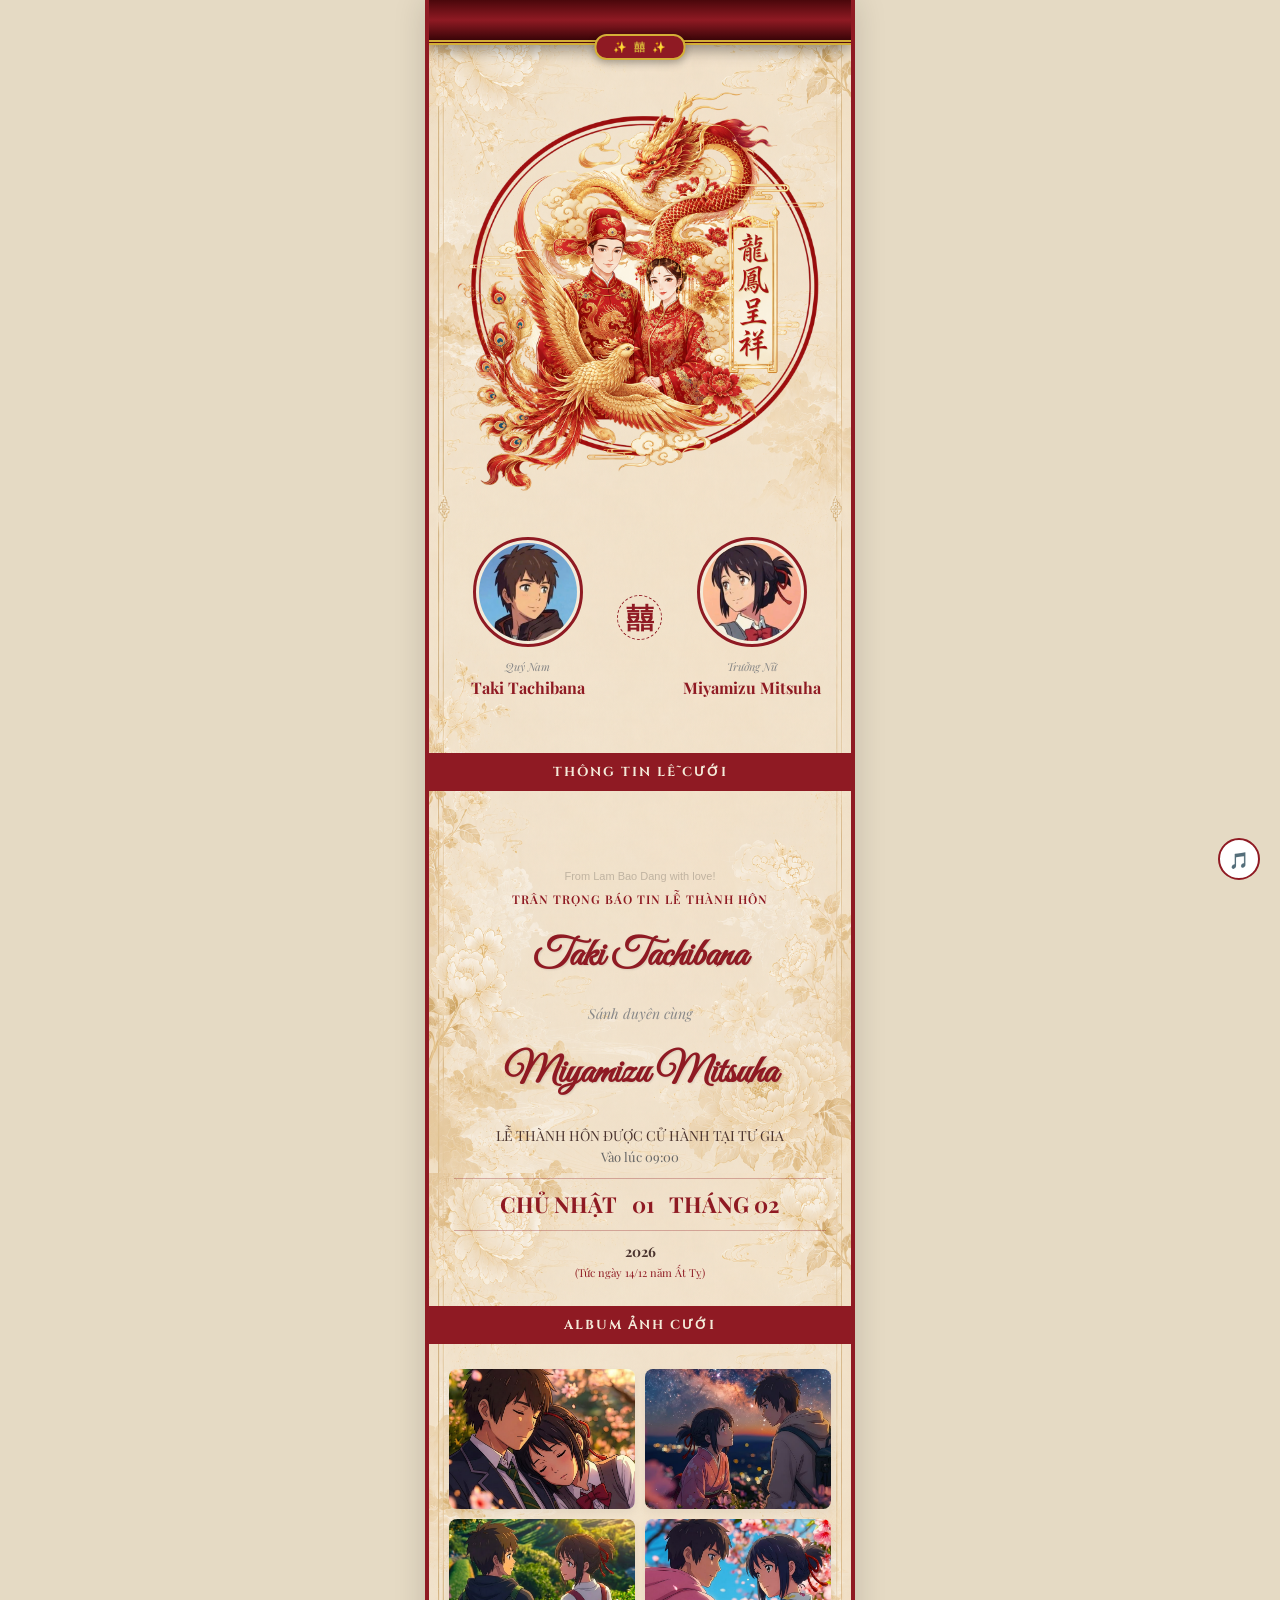
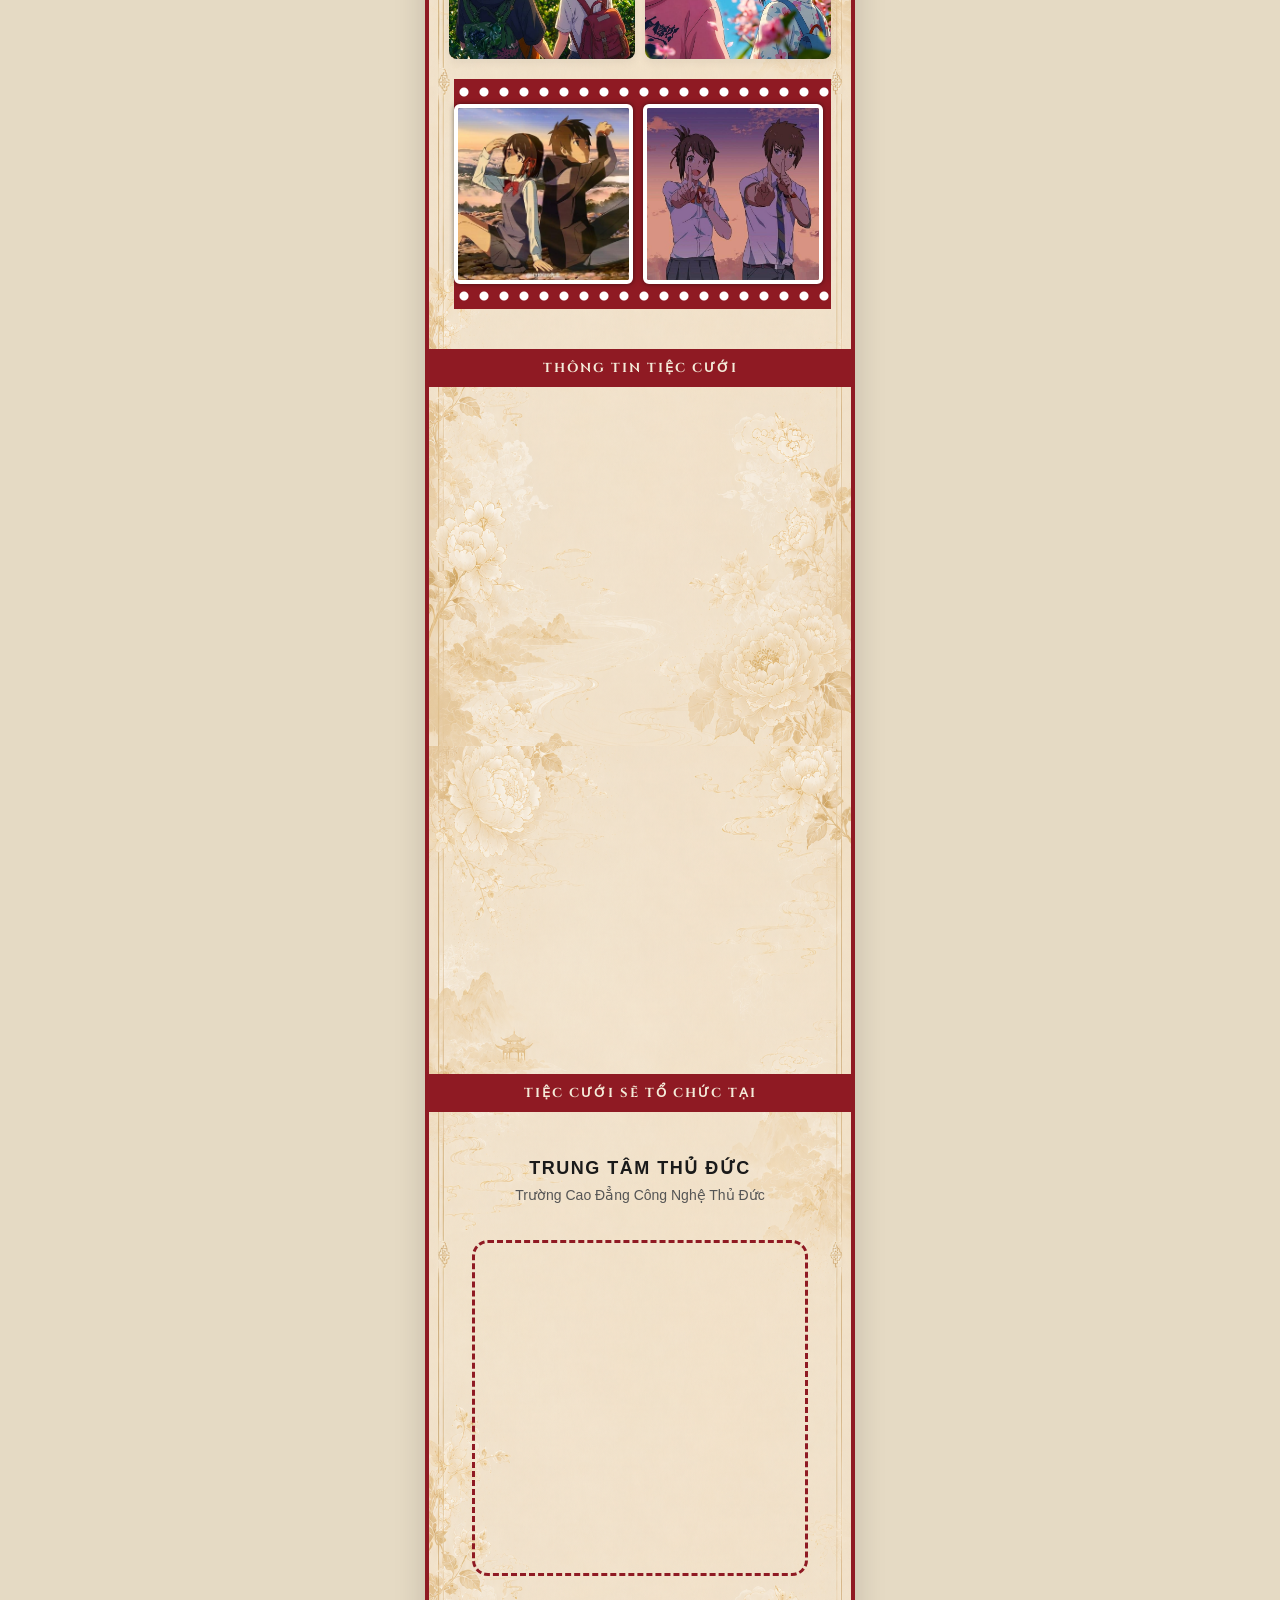
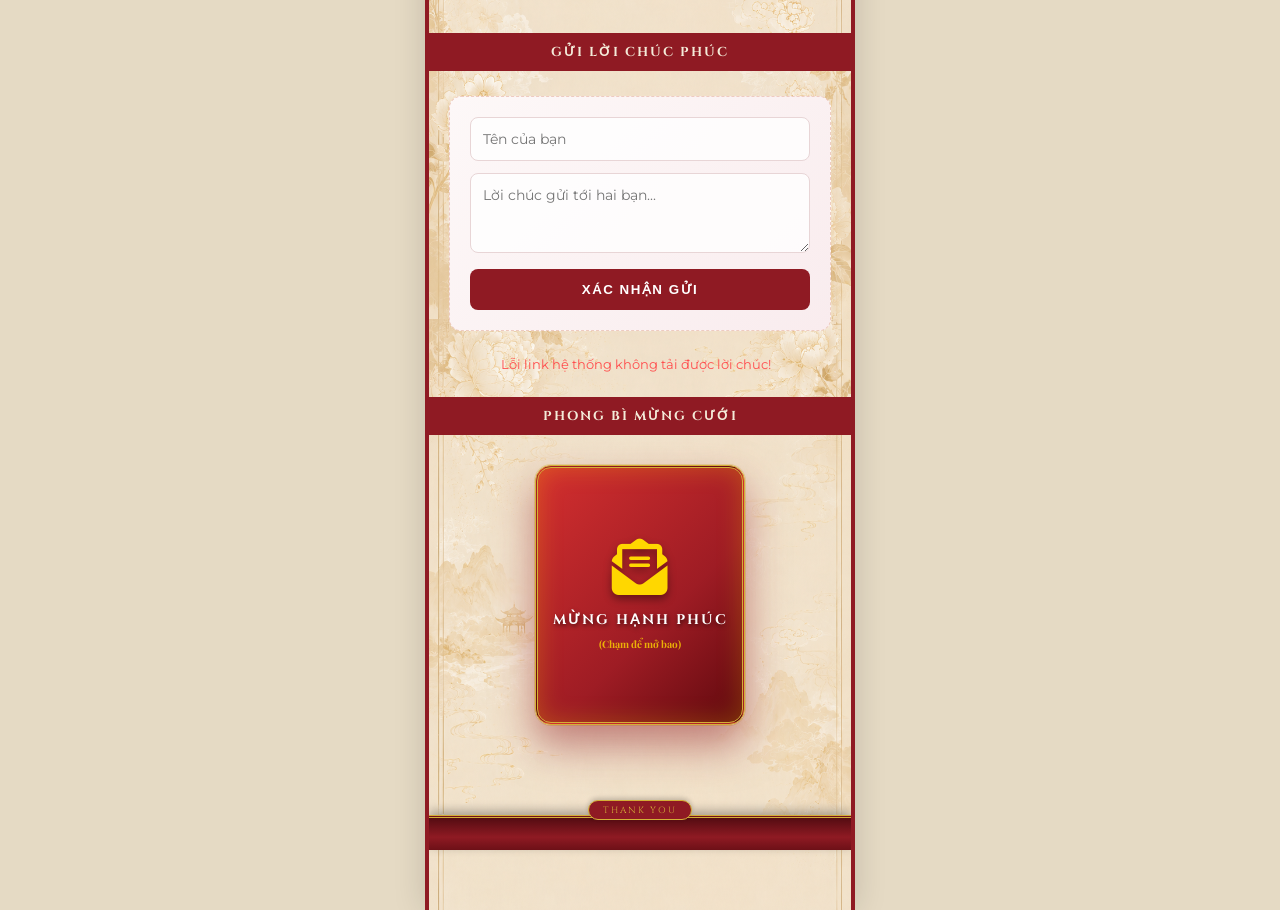
==== commit a029ad2f: "Update Giao Dien" ====
--- a/thiepmoi.html
+++ b/thiepmoi.html
@@ -46,7 +46,7 @@
         .mobile-container {
             width: 100%;
             max-width: 430px;
-            background: #f4ebd9;
+            /* background-image: url('public/img/anhnen.png'); */
             /* Đúng màu giấy mỹ thuật kem nhạt trong ảnh */
             border-left: 4px solid #8f1a23;
             border-right: 4px solid #8f1a23;
@@ -54,6 +54,30 @@
             box-shadow: 0 0 30px rgba(0, 0, 0, 0.15);
             position: relative;
             overflow: hidden;
+        }
+
+        .mobile-container {
+            background-image: url('public/img/anhnen.png');
+            /* Thiết lập để ảnh lặp lại khi cuộn */
+            background-size: contain;
+            /* Hoặc 100% tùy bạn muốn ảnh to hay nhỏ */
+            background-repeat: repeat-y;
+            /* Lặp lại theo chiều dọc để cuộn vô tận */
+
+            /* Kích hoạt hiệu ứng cuộn nền */
+            animation: cuonNenTuTu 100s linear infinite;
+        }
+
+        /* Định nghĩa chuyển động thay đổi vị trí ảnh nền (Background Position) */
+        @keyframes cuonNenTuTu {
+            from {
+                background-position: 0 0;
+            }
+
+            to {
+                background-position: 0 1000px;
+                /* Số px càng lớn ảnh cuộn càng nhanh */
+            }
         }
 
         /* NÂNG CẤP TÁO BẠO: Viền họa tiết hoàng gia dập nổi Đầu trang dày dặn hơn */
@@ -139,12 +163,16 @@
 
         .top-decor-image,
         .top-decor-gif {
-            width: 100%;
+            width: 105%;
             height: auto;
             object-fit: contain;
             border-radius: 4px;
             transition: opacity 0.5s ease, transform 0.5s ease;
             cursor: pointer;
+        }
+
+        .top-decor-gif {
+            width: 100%;
         }
 
         .top-decor-image {
@@ -994,7 +1022,7 @@
             background-repeat: repeat-x;
 
             /* Thiết lập chuyển động */
-            animation: scrollRight 25s linear infinite;
+            animation: scrollInfinite 30s linear infinite !important;
             /* 25s trôi chậm rãi nghệ thuật */
         }
 
@@ -1019,17 +1047,6 @@
             z-index: 10;
         }
 
-        /* Animation chạy vô hạn từ trái qua phải */
-        @keyframes scrollRight {
-            0% {
-                transform: translateX(-50%);
-            }
-
-            100% {
-                transform: translateX(0);
-            }
-        }
-
         .slider-container {
             overflow: hidden;
             width: 100%;
@@ -1057,12 +1074,12 @@
         /* Thuật toán dịch chuyển đúng 50% (vì ta đã nhân bản x2 ở JS) */
         @keyframes scrollInfinite {
             0% {
+                /* Lùi đúng bằng chiều dài của 1 chuỗi gốc (1/4 tổng chiều dài) */
+                transform: translate3d(-33.33333333333%, 0, 0);
+            }
+
+            100% {
                 transform: translate3d(0, 0, 0);
-            }
-
-            100% {
-                transform: translate3d(-50%, 0, 0);
-                /* Chạy hết 1 nửa danh sách là reset về 0% không vết nối */
             }
         }
 
@@ -1184,8 +1201,15 @@
             document.addEventListener("DOMContentLoaded", function () {
                 const track = document.querySelector('.slider-track');
                 if (track) {
-                    // Chỉ nhân bản 1 lần duy nhất để tạo hiệu ứng nối đuôi
-                    track.innerHTML += track.innerHTML;
+                    const originalContent = track.innerHTML;
+                    let newContent = originalContent;
+
+                    // [SỬA Ở ĐÂY] Muốn nhân bản bao nhiêu lần thì đổi số 4 ở dưới (Ví dụ: 4 lần + 1 bản gốc = 5 bản)
+                    for (let i = 1; i <= 2; i++) {
+                        newContent += originalContent;
+                    }
+
+                    track.innerHTML = newContent;
                 }
             });
         </script>
@@ -1802,6 +1826,19 @@
                 }
             }, 2000);
         });
+        // FIX RIÊNG CHO IOS: Kích hoạt nhạc ngay khi có chạm màn hình đầu tiên
+        const playAudioOnIOS = () => {
+            audio.play()
+                .then(() => {
+                    console.log("iOS phát nhạc thành công!");
+                    // Phát được rồi thì tự hủy để không chạy lại nữa
+                    window.removeEventListener('touchstart', playAudioOnIOS);
+                    window.removeEventListener('click', playAudioOnIOS);
+                })
+                .catch(e => console.log("Chờ tương tác tiếp theo...", e));
+        };
+        window.addEventListener('touchstart', playAudioOnIOS);
+        window.addEventListener('click', playAudioOnIOS);
 
         // HÀM HIỂN THỊ PHÓNG TO ẢNH (LIGHTBOX)
         function openLightbox(src) {
@@ -1967,7 +2004,7 @@
         }
 
         // LẮNG NGHE THAO TÁC CUỘN TAY CỦA KHÁCH ĐỂ TẠM DỪNG TỰ ĐỘNG
-        const rawScrollEvents = ['pointerdown', 'mousedown', 'touchstart', 'wheel'];
+        const rawScrollEvents = ['pointerdown', 'mousedown', 'touchstart', 'wheel', 'touchmove'];
         rawScrollEvents.forEach(ev => {
             window.addEventListener(ev, (e) => {
                 // Nếu click trúng vùng chạy tính năng thì để hàm toggle xử lý, cuộn vuốt màn hình thường thì dừng cuộn tự động
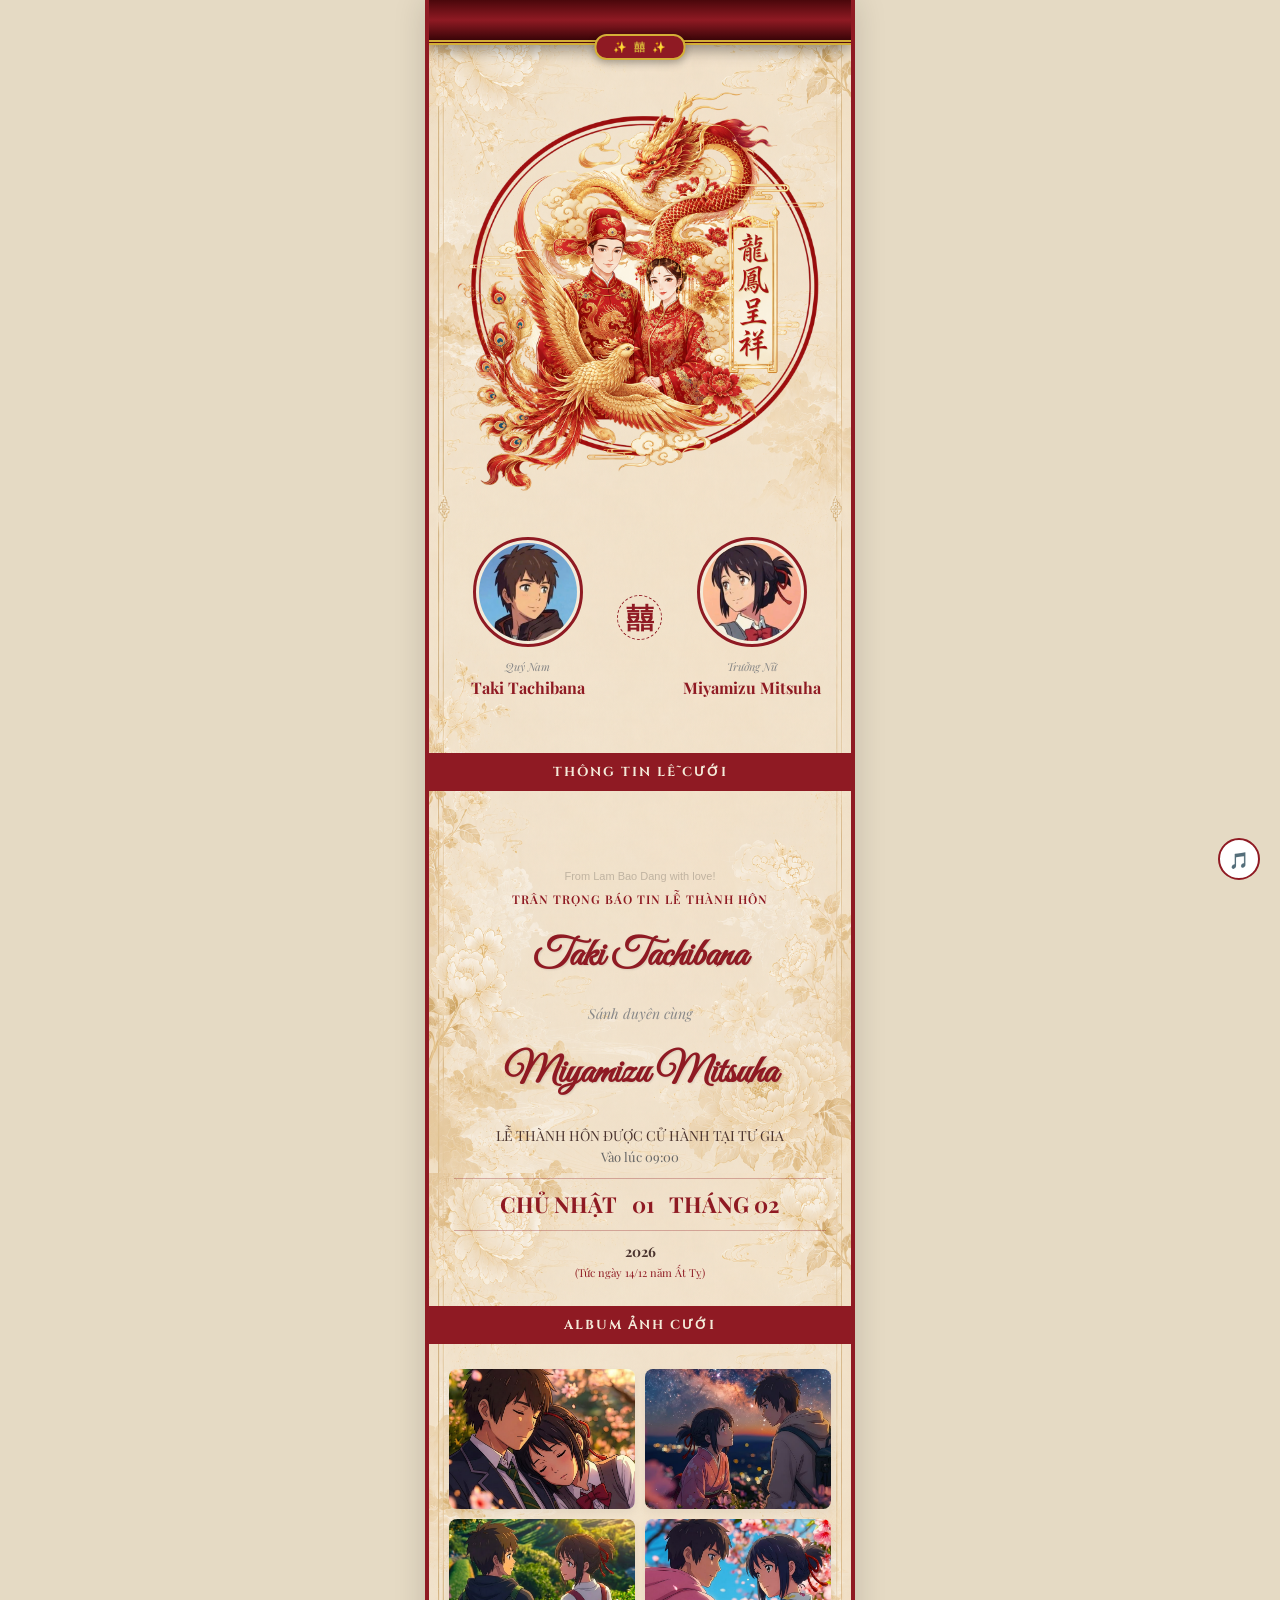
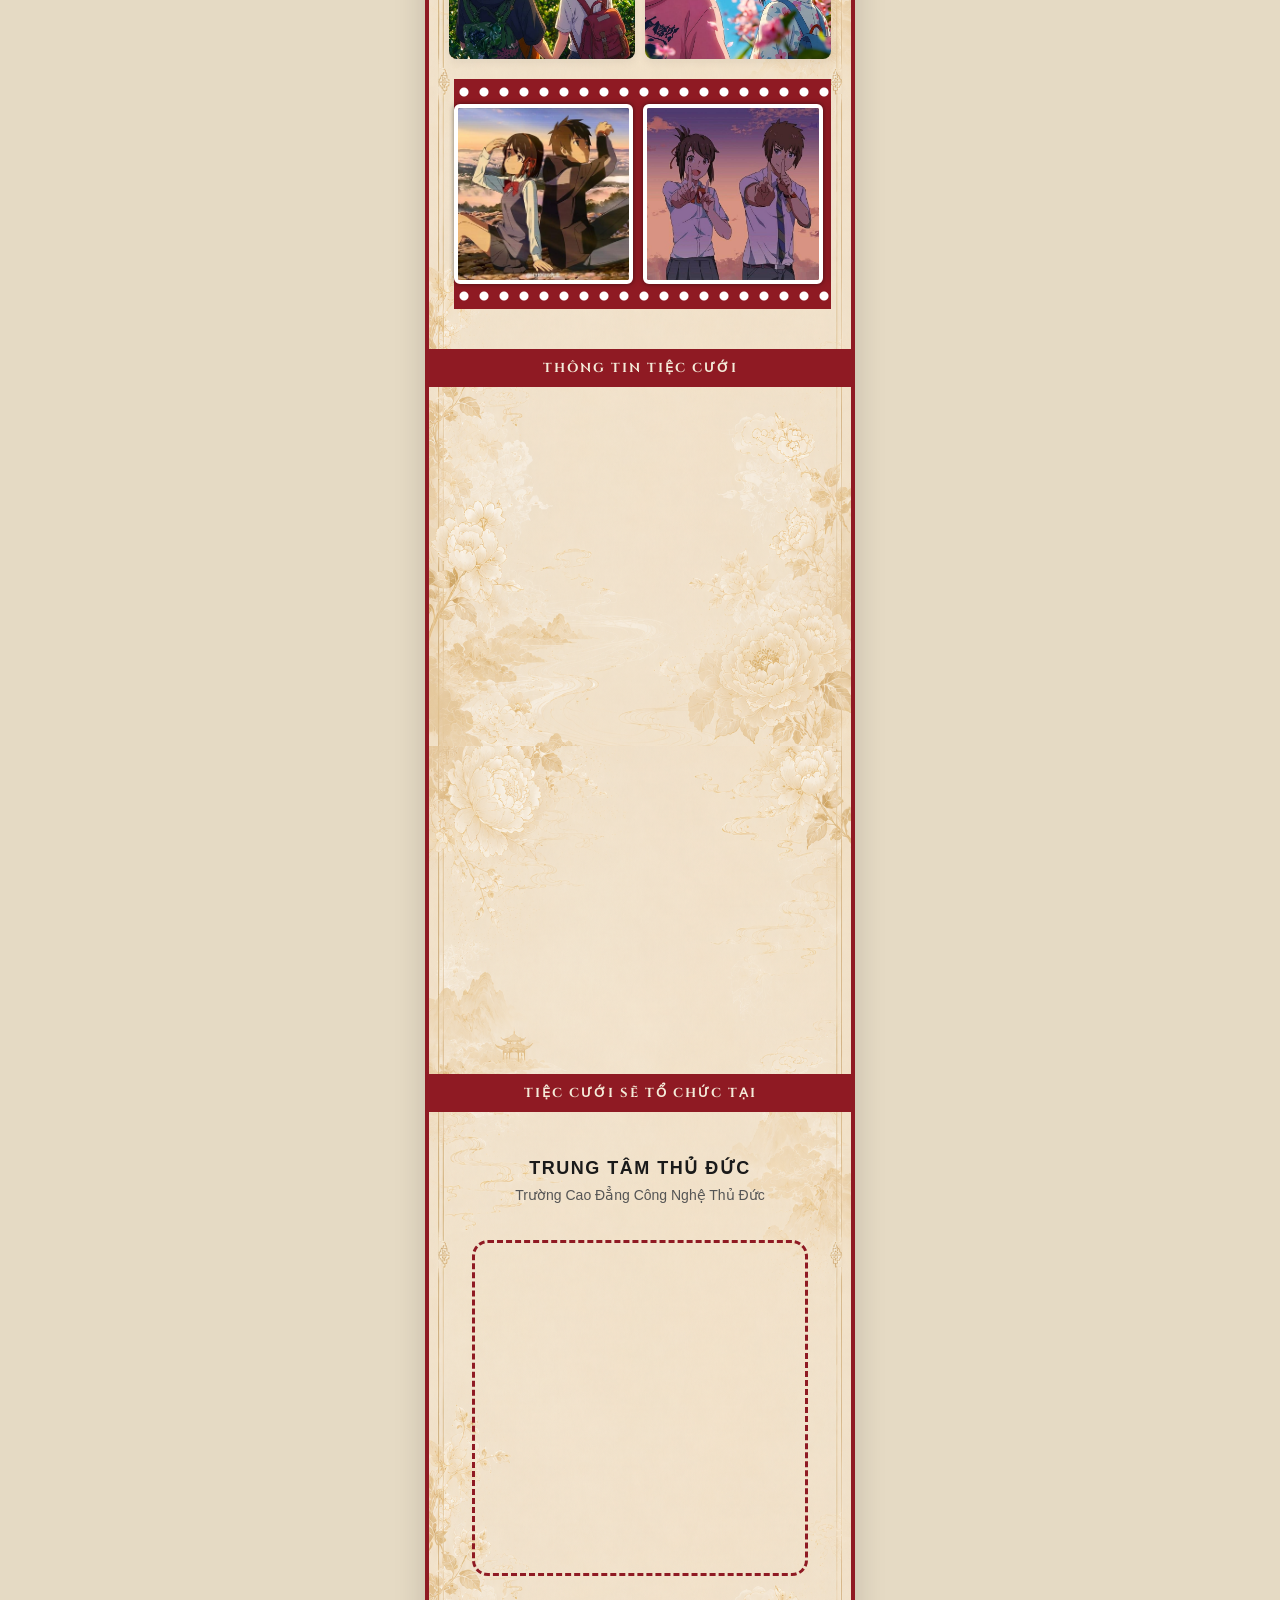
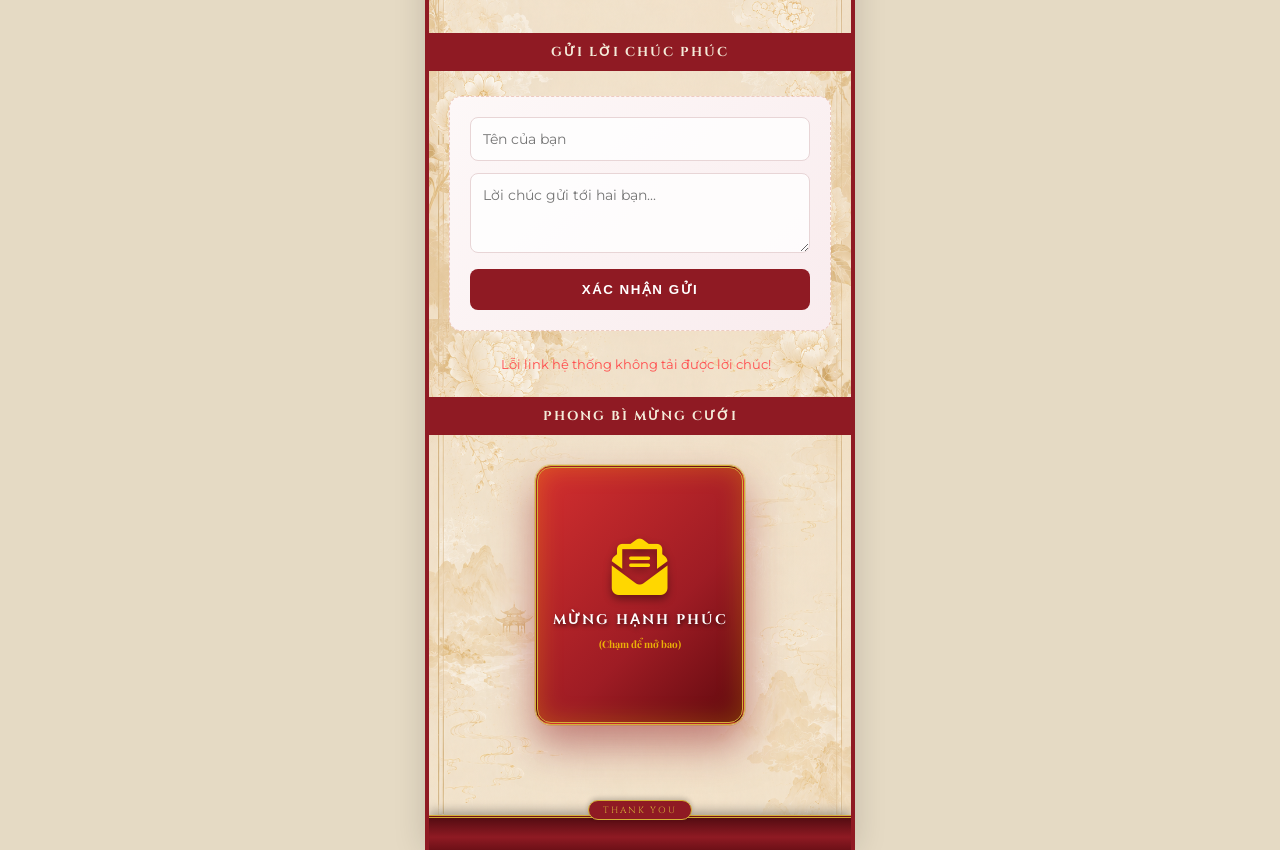
==== commit 8da56414: "ToiUuFooter" ====
--- a/thiepmoi.html
+++ b/thiepmoi.html
@@ -2026,6 +2026,52 @@
             }
         }
     </script>
+    <style>
+        /* BƯỚC 1: Cắt bỏ hoàn toàn mọi thứ dư thừa nằm dưới chân footer */
+        /* Giả định thẻ bao quanh toàn bộ thiệp của bạn là .wrapper hoặc .container, hoặc chính là body */
+        body {
+            overflow-x: hidden;
+        }
+    </style>
+
+    <script>
+        // BƯỚC 2: Tạo hàm "bức tường" chặn cuộn dựa vào vị trí thay đổi liên tục của lời chúc
+        function blockScrollBelowFooter() {
+            const footer = document.querySelector('.footer-border');
+            if (footer) {
+                // Tính toán vị trí đáy thật của footer tại thời điểm hiện tại
+                const footerBottom = footer.offsetTop + footer.offsetHeight;
+
+                // Ép trang web dừng ngay tại chân footer, nội dung hay nền hoa văn thừa bên dưới sẽ bị cắt bỏ
+                document.documentElement.style.maxHeight = footerBottom + 'px';
+                document.body.style.maxHeight = footerBottom + 'px';
+                document.documentElement.style.overflowY = 'auto'; // Vẫn cho cuộn bình thường phía trên
+            }
+        }
+
+        // BƯỚC 3: Dùng MutationObserver để theo dõi khi nào lời chúc đổ vào wishesBox thành công
+        const wishesBox = document.getElementById('wishesBox');
+        if (wishesBox) {
+            const observer = new MutationObserver(() => {
+                // Chỉ cần danh sách lời chúc thay đổi (tải xong hoặc có người gửi mới), cập nhật lại điểm chặn ngay
+                setTimeout(blockScrollBelowFooter, 100);
+            });
+
+            // Bật chế độ theo dõi sự thay đổi bên trong hộp lời chúc
+            observer.observe(wishesBox, { childList: true, subtree: true });
+        }
+
+        // Theo dõi thêm sự kiện click mở bao lì xì của ní ở đoạn code trước
+        const envelopeZone = document.getElementById('envelopeContainer');
+        if (envelopeZone) {
+            envelopeZone.addEventListener('click', () => {
+                setTimeout(blockScrollBelowFooter, 300); // Đợi mở QR xong rồi tính lại
+            });
+        }
+
+        // Dự phòng khi resize màn hình hoặc tải các tài nguyên khác
+        window.addEventListener('resize', blockScrollBelowFooter);
+    </script>
 </body>
 
 </html>
